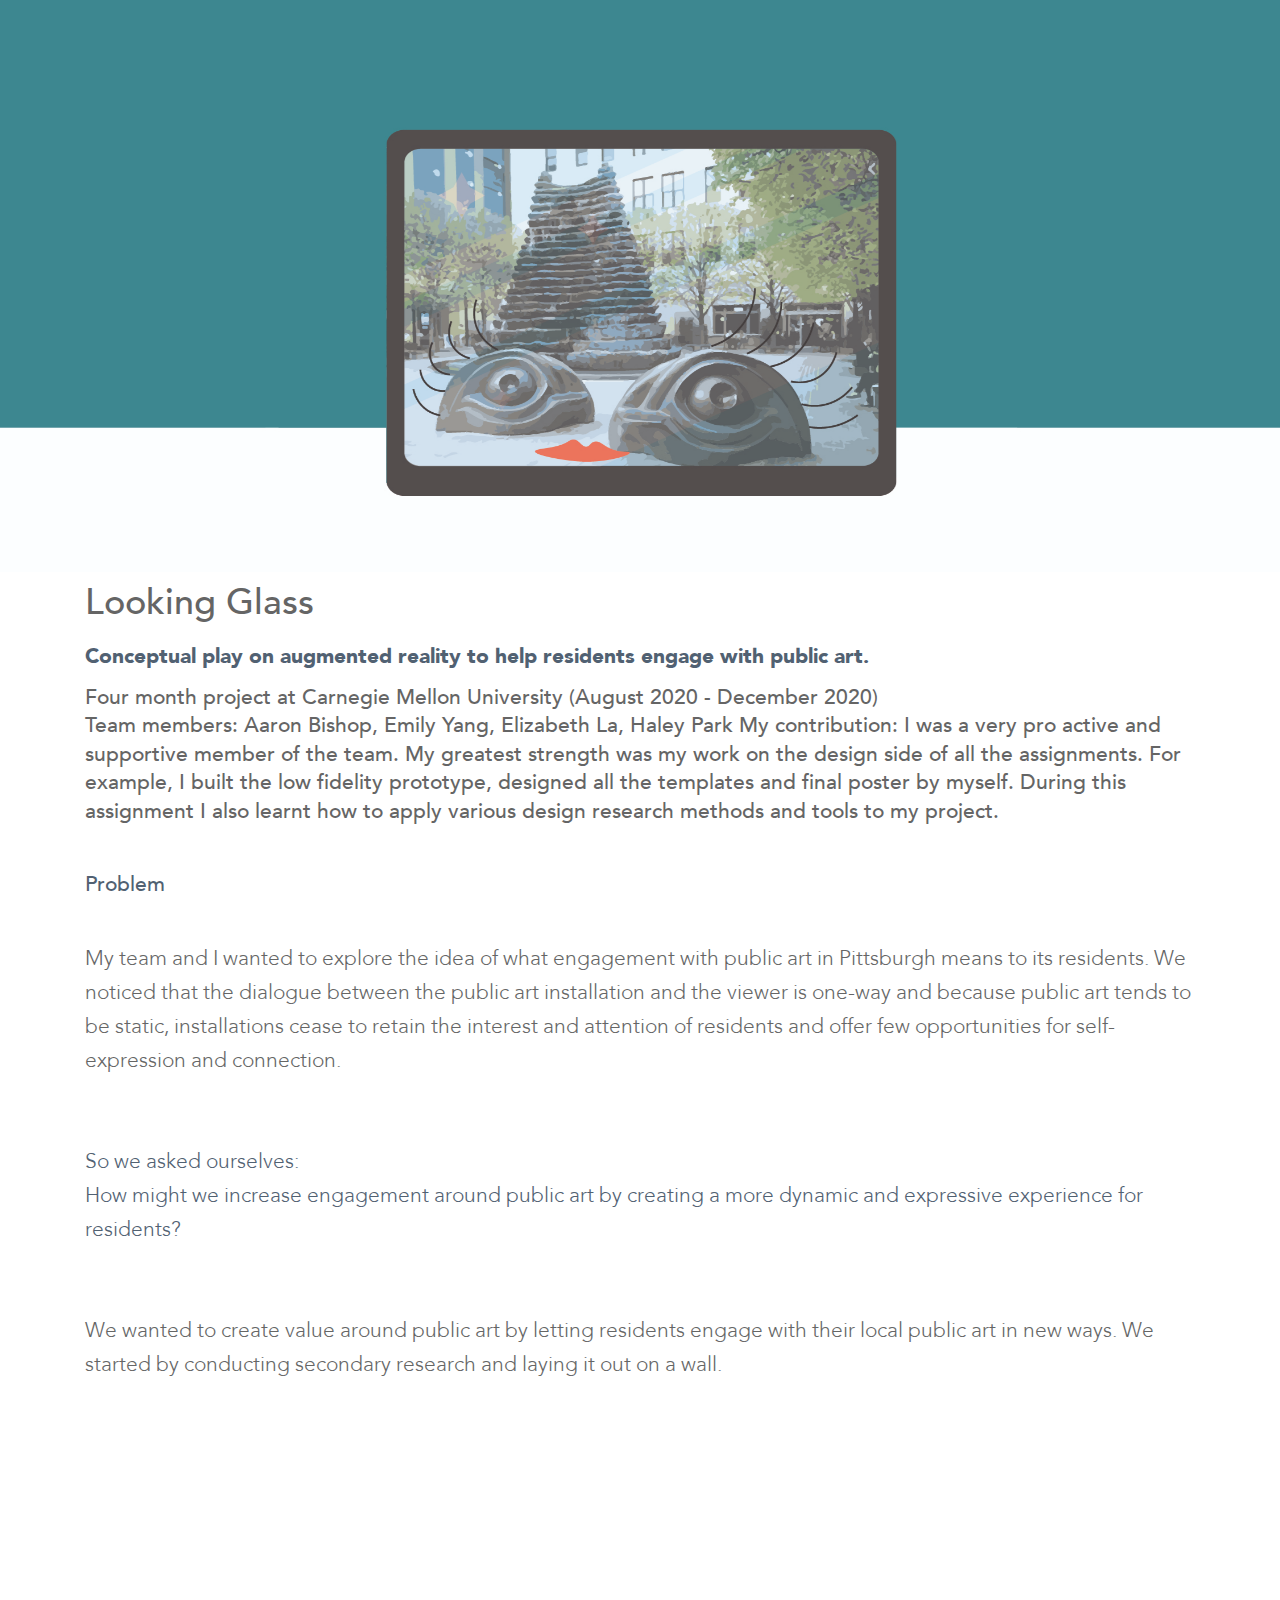
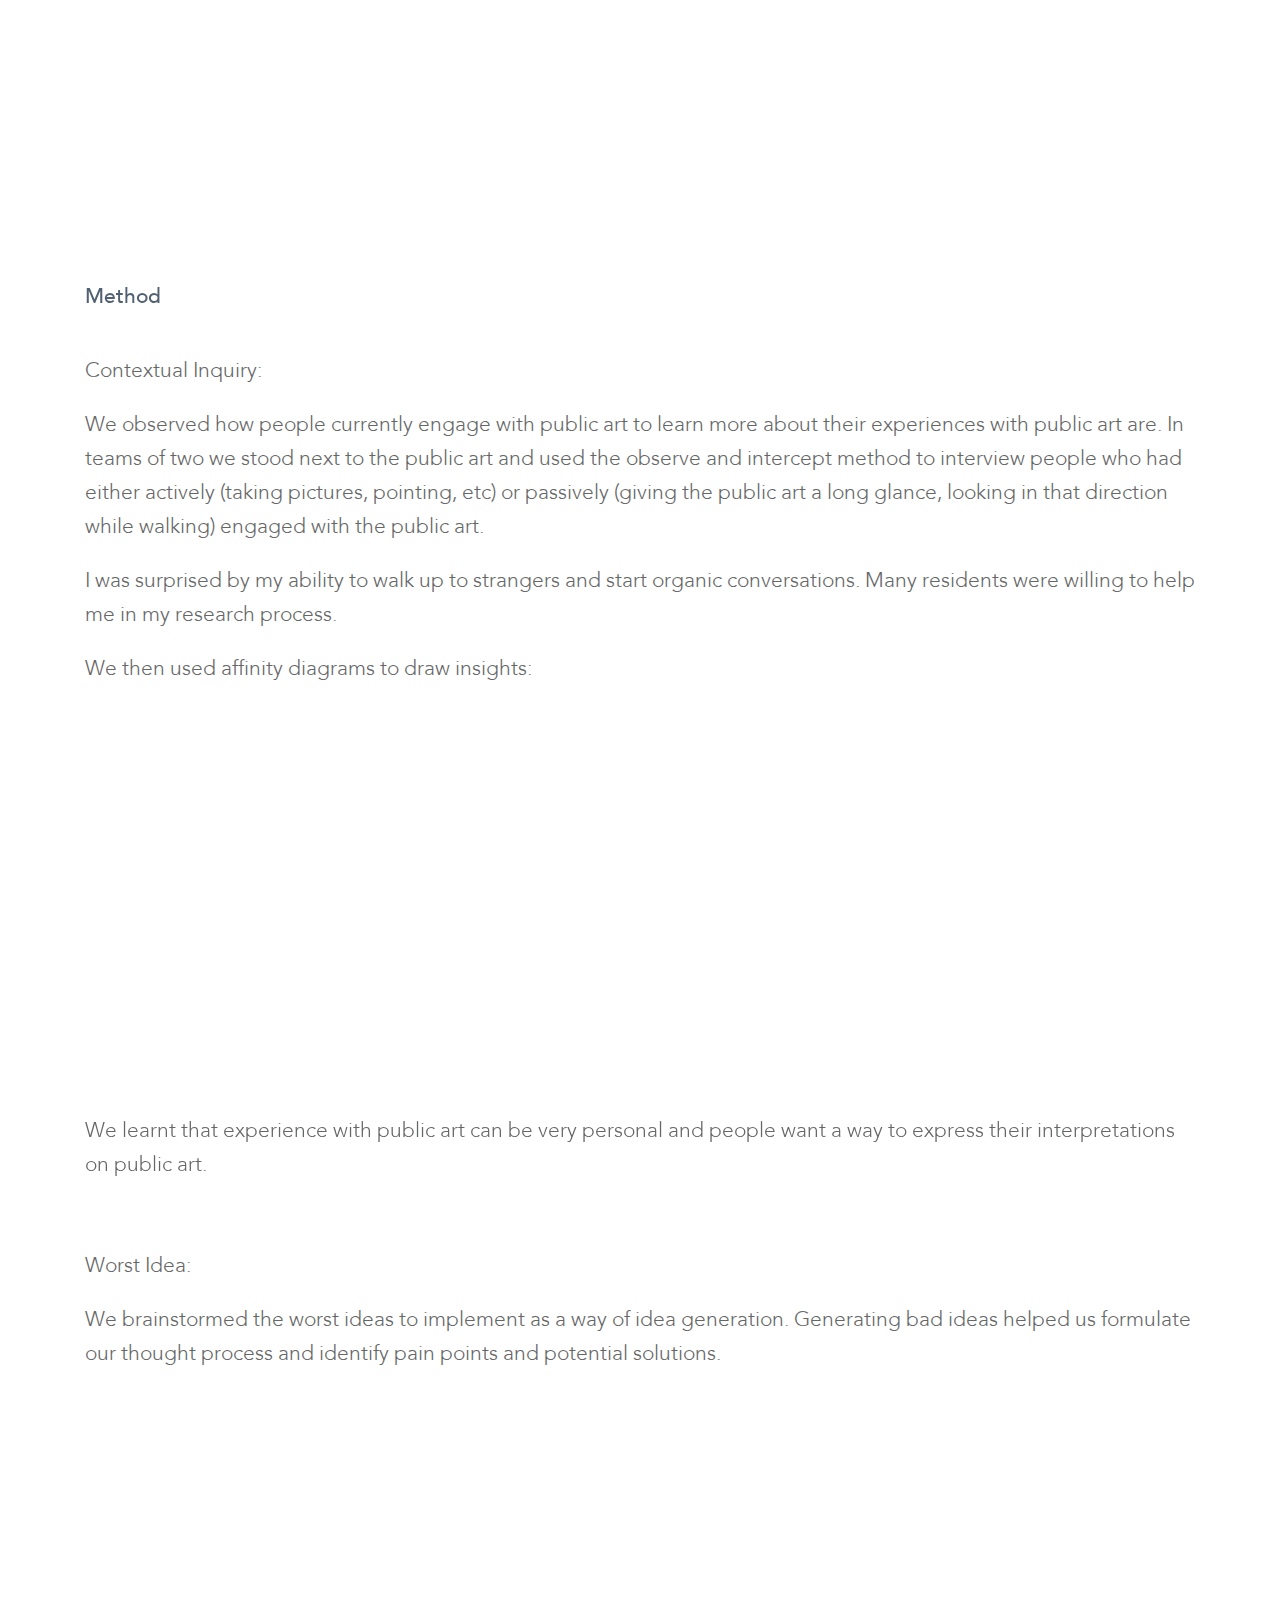
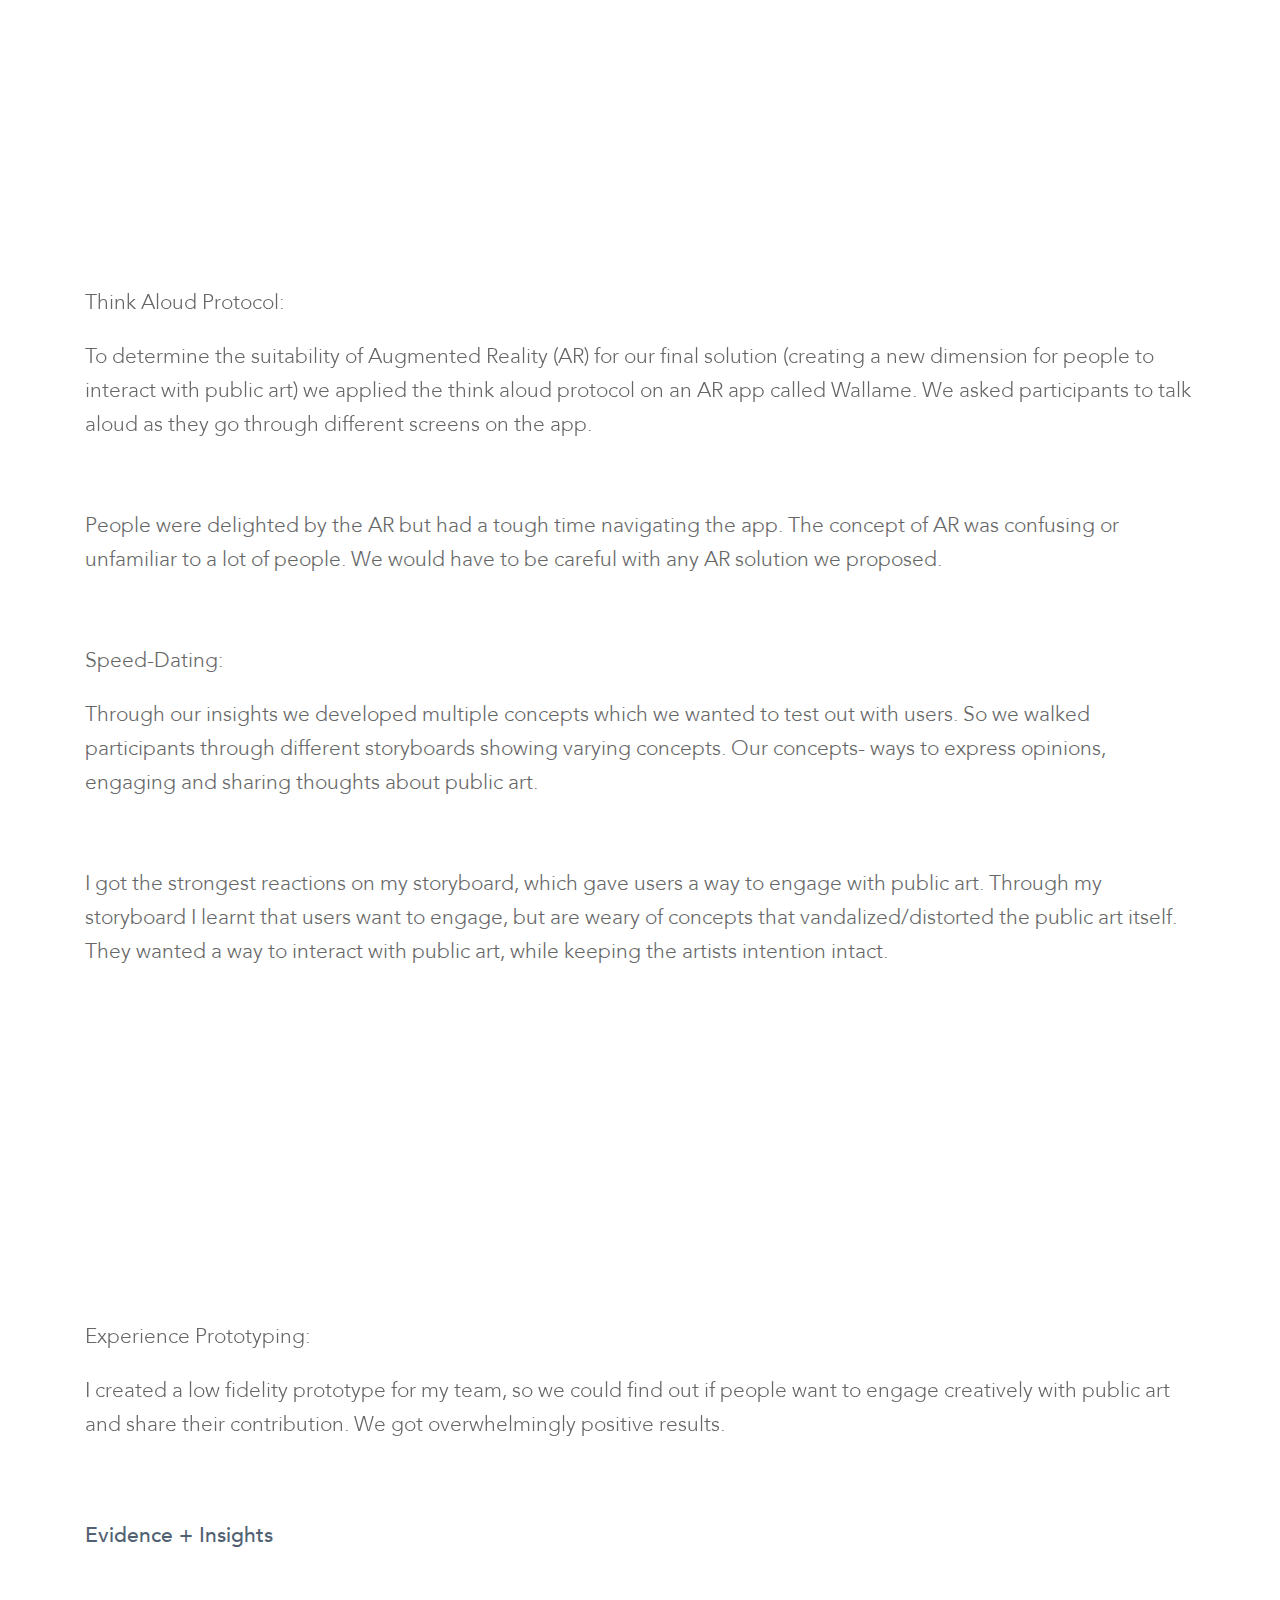
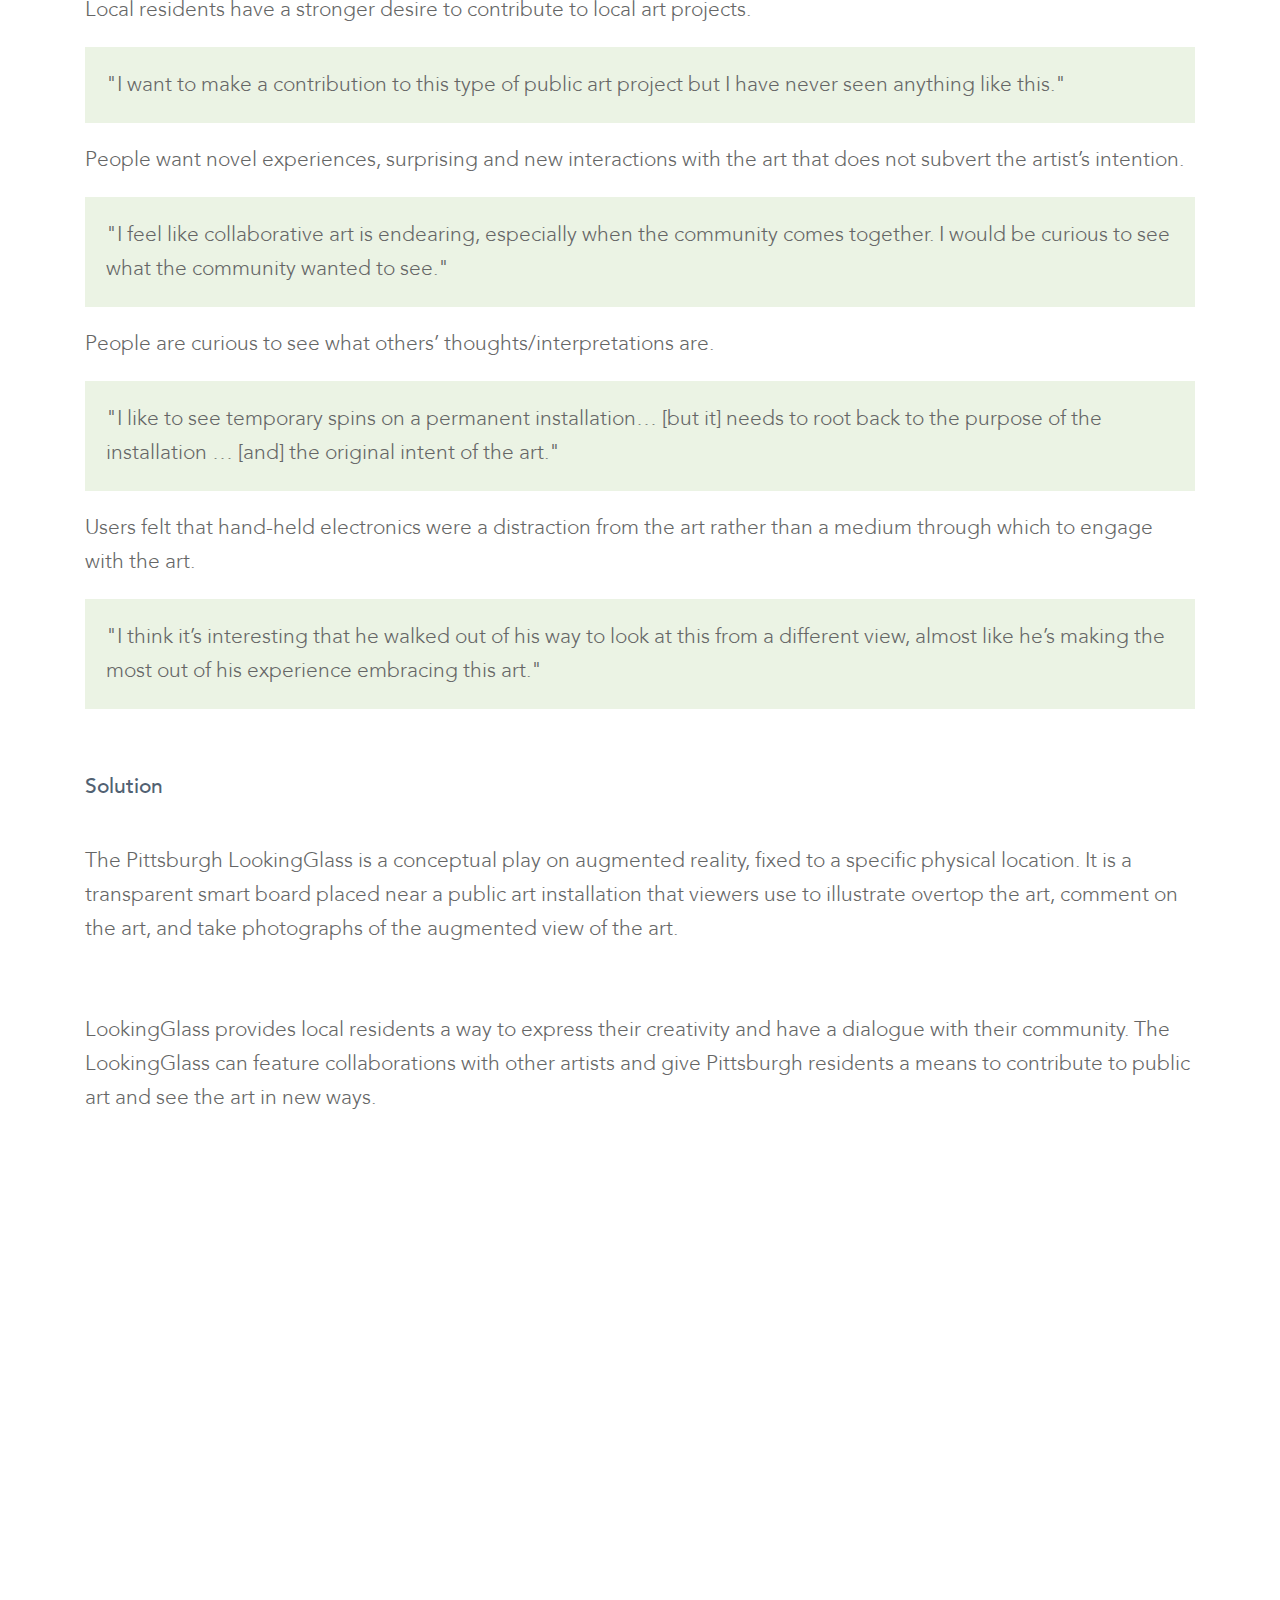
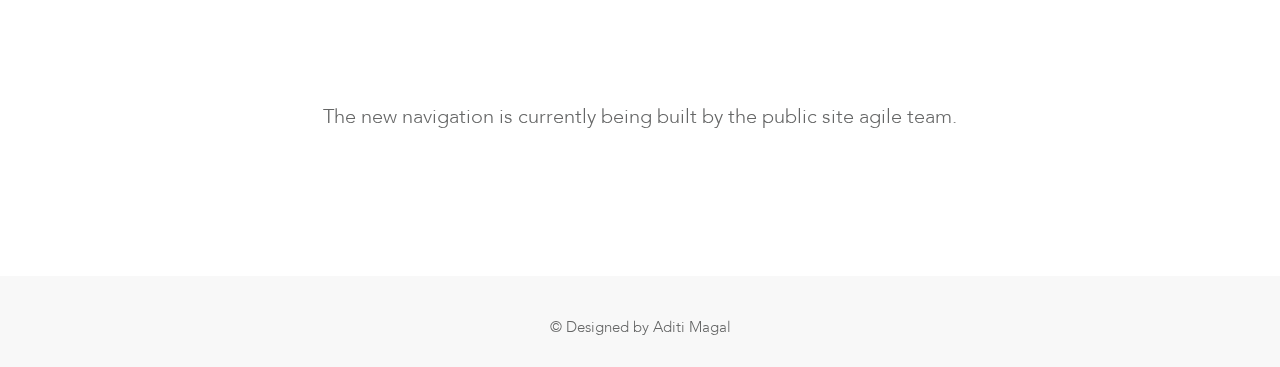
==== LookingGlass.html @ 0ec3dd3f "AddingAllFiles" ====
<!DOCTYPE html>
<html lang="en">

    <head>

        <!-- Meta -->
        <meta charset="utf-8">
        <meta name="viewport" content="width=device-width, initial-scale=1, shrink-to-fit=no">
        <meta name="description" content="">
        <meta name="author" content="">


        <title> Looking Glass</title>

        <!-- Bootstrap CSS -->
        <link href="css/bootstrap.min.css" rel="stylesheet">
        <link rel="stylesheet" href="css/fontawesome.min.css">  

        <link rel="stylesheet" href="https://unpkg.com/aos@next/dist/aos.css" />


        <!-- Main Styles CSS -->
        <link href="css/style.css" rel="stylesheet">
        <link href="css/responsive.css" rel="stylesheet">
    </head>
    <body id="top" class="portfolio-page">
        <div class="wrapper">
            <header class="header">
                <div class="container-fluid">
                    <div class="dasktop-version">
                        <div class="row">
                            <div class="col-lg-4 col-md-6">
                                <div class="navigation">
                                    <ul class="clearfix">
                                        <li><a href="index.html#box1">WORK</a></li>
                                        <li><a href="about-us.html">ADITI MAGAL</a></li>
                                        <li><a href="http://www.aditimagal.com/blog/" target="_blank">BLOG</a></li>
                                    </ul>
                                </div>
                            </div>
                            <div class="col-lg-4 col-md-2">
                                <div class="logo">
                                    <a href="index.html"></a>
                                </div>
                            </div>
                            <div class="col-lg-4 col-md-4">
                                <div class="header-socail text-right">
                                    <ul class="clearfix">
                                         <li><a href="https://www.linkedin.com/in/aditimagal/" target="_blank"></a></li>
                                         <li><a href="mailto:aditi.magal@gmail.com" target="_blank"></a></li>
                                    </ul>
                                </div>
                            </div>
                        </div>
                    </div>
                    <div class="mobile-version">
                        <div class="row">
                            <div class="col-6">
                                <div class="logo">
                                    <a href="index.html"></a>
                                </div>
                            </div>
                            <div class="col-6">
                                <div class="nav-button" >
                                    <a id="menu-icon" href="#" style="background-color: rgba(81, 97, 114, 0.95);" ><img src="img/menu-icon.png" alt="" /></a>
                                </div>
                            </div>
                        </div>
                    </div>
                </div>
            </header>
            <section class="portfolio-banner">
                <div class="image-holder">
                    <img class="img-fluid" src="img/LookingGlass/FirstImage.jpg" alt="" / data-aos="fade-up">
                </div>
                <div class="text-box">
                    <div class="container">
                        <div class="row">
                            <div class="col-md-12">
                                <div class="text-inner">
                                    <h3>Looking Glass</h3>


                                    <span style="color:#516172;">Conceptual play on augmented reality to help residents engage with public art.</span>
                                    <p>Four month project at Carnegie Mellon University (August 2020 - December 2020)</p>
                                	<p>Team members: Aaron Bishop, Emily Yang, Elizabeth La, Haley Park
									My contribution: I was a very pro active and supportive member of the team. My greatest strength was my work on the design side of all the assignments. For example, I built the low fidelity prototype, designed all the templates and final poster by myself. During this assignment I also learnt how to apply various design research methods and tools to my project. </p>
                                   
                                </div>
                            </div>
                        </div>
                    </div>
                </div>
            </section>

             <section class="wirframe-sec">
                <div class="container">
                    <div class="row">
                        <div class="col-md-12">
                            <div class="text-box">
                                
                                <span style="color:#516172;">Problem</span>
                                
                                
                            </div>
                        </div>
                    </div>
                </div>
            </section>

            <section class="wirframe-sec">
                <div class="container">
                    <div class="row">
                        <div class="col-md-12">
                            <div class="text-box">
                            	<p>My team and I wanted to explore the idea of what engagement with public art in Pittsburgh means to its residents. We noticed that the dialogue between the public art installation and the viewer is one-way and because public art tends to be static, installations cease to retain the interest and attention of residents and offer few opportunities for self-expression and connection.</p>
                            </div>
                        </div>
                    </div>
                </div>
            </section>
           
            <section class="wirframe-sec">
                <div class="container">
                    <div class="row">
                        <div class="col-md-12">
                            <div class="text-box">
                                <p><span style="color:#516172;"><b>So we asked ourselves:<br>
								How might we increase engagement around public art by creating a more dynamic and expressive experience for residents?</b></span>
                                </p>                            
                                </div>
                            </div>
                        </div>
                    </div>
                </div>
            </section>

            <section class="wirframe-sec">
                <div class="container">
                    <div class="row">
                        <div class="col-md-12">
                            <div class="text-box">
                            	<p>We wanted to create value around public art by letting residents engage with their local public art in new ways. We started by conducting secondary research and laying it out on a wall.</p>
                            </div>
                        </div>
                    </div>
                </div>
            </section>

            <section class="portfolio-transform-sec">
                <div class="image-holder">
                    <img class="img-fluid" src="img/LookingGlass/WalkTheWall.jpg" alt="Labeling existing pages on Ameriprise screen" / data-aos="fade-up">
                </div>
            </section>

             <section class="wirframe-sec">
                <div class="container">
                    <div class="row">
                        <div class="col-md-12">
                            <div class="text-box">
                                <span style="color:#516172;">Method</span>
                            </div>
                        </div>
                    </div>
                </div>
            </section>

            <section class="wirframe-sec">
                <div class="container">
                    <div class="row">
                        <div class="col-md-12">
                            <div class="text-box">
                            	<p>Contextual Inquiry:</p>
                            	<p>We observed how people currently engage with public art to learn more about their experiences with public art are. In teams of two we stood next to the public art and used the observe and intercept method to interview people who had either actively (taking pictures, pointing, etc) or passively (giving the public art a long glance, looking in that direction while walking) engaged with the public art. </p>
                            	<p>I was surprised by my ability to walk up to strangers and start organic conversations. Many residents were willing to help me in my research process. </p>
                            	<p>We then used affinity diagrams to draw insights:</p>
                            </div>
                        </div>
                    </div>
                </div>
            </section>


            <section class="portfolio-transform-sec">
                <div class="image-holder">
                    <img class="img-fluid" src="img/LookingGlass/AffinityDiagram.jpg" alt="Labeling existing pages on Ameriprise screen" / data-aos="fade-up">
                </div>
            </section>

            <section class="wirframe-sec">
                <div class="container">
                    <div class="row">
                        <div class="col-md-12">
                            <div class="text-box">
                            	<p>We learnt that experience with public art can be very personal and people want a way to express their interpretations on public art.</p>
                            </div>
                        </div>
                    </div>
                </div>
            </section>

            <section class="wirframe-sec">
                <div class="container">
                    <div class="row">
                        <div class="col-md-12">
                            <div class="text-box">
                                <p>Worst Idea:</p>
                                <p>We brainstormed the worst ideas to implement as a way of idea generation. Generating bad ideas helped us formulate our thought process and identify pain points and potential solutions.</p>
                            </div>
                        </div>
                    </div>
                </div>
            </section>


            <section class="portfolio-transform-sec">
                <div class="image-holder">
                    <img class="img-fluid" src="img/LookingGlass/WorstIdea.jpg" alt="Labeling existing pages on Ameriprise screen" / data-aos="fade-up">
                </div>
            </section>

            <section class="wirframe-sec">
                <div class="container">
                    <div class="row">
                        <div class="col-md-12">
                            <div class="text-box">
                            	<p>Think Aloud Protocol: </p>
                            	<p>To determine the suitability of Augmented Reality (AR) for our final solution (creating a new dimension for people to interact with public art) we applied the think aloud protocol on an AR app called Wallame. We asked participants to talk aloud as they go through different screens on the app. </p>
                            </div>
                        </div>
                    </div>
                </div>
            </section>

            <section class="wirframe-sec">
                <div class="container">
                    <div class="row">
                        <div class="col-md-12">
                            <div class="text-box">
                            	<p>People were delighted by the AR but had a tough time navigating the app. The concept of AR was confusing or unfamiliar to a lot of people. We would have to be careful with any AR solution we proposed. </p>
                            </div>
                        </div>
                    </div>
                </div>
            </section>

            <section class="wirframe-sec">
                <div class="container">
                    <div class="row">
                        <div class="col-md-12">
                            <div class="text-box">
                            	<p>Speed-Dating: </p>
                            	<p>Through our insights we developed multiple concepts which we wanted to test out with users. So we walked participants through different storyboards showing varying concepts. Our concepts- ways to express opinions, engaging and sharing thoughts about public art.</p>
                            </div>
                        </div>
                    </div>
                </div>
            </section>

            <section class="wirframe-sec">
                <div class="container">
                    <div class="row">
                        <div class="col-md-12">
                            <div class="text-box">
                            	<p>I got the strongest reactions on my storyboard, which gave users a way to engage with public art. Through my storyboard I learnt that users want to engage, but are weary of concepts that vandalized/distorted the public art itself. They wanted a way to interact with public art, while keeping the artists intention intact.</p>
                            </div>
                        </div>
                    </div>
                </div>
            </section>

            <section class="portfolio-transform-sec">
                <div class="image-holder">
                    <img class="img-fluid" src="img/LookingGlass/Storyboard.jpg" alt="Labeling existing pages on Ameriprise screen" / data-aos="fade-up">
                </div>
            </section>

            <section class="wirframe-sec">
                <div class="container">
                    <div class="row">
                        <div class="col-md-12">
                            <div class="text-box">
                            	<p>Experience Prototyping: </p>
                            	<p>I created a low fidelity prototype for my team, so we could find out if people want to engage creatively with public art and share their contribution. We got overwhelmingly positive results.</p>
                            </div>
                        </div>
                    </div>
                </div>
            </section>


            <section class="portfolio-transform-sec">
                <div class="image-holder">
                    <img class="img-fluid" src="img/LookingGlass/ExperiencePrototype.jpg" alt="Labeling existing pages on Ameriprise screen" / data-aos="fade-up">
                </div>
            </section>

            <section class="wirframe-sec">
                <div class="container">
                    <div class="row">
                        <div class="col-md-12">
                            <div class="text-box">
                                <span style="color:#516172;">Evidence + Insights</span>
                            </div>
                        </div>
                    </div>
                </div>
            </section>

            <section class="wirframe-sec">
                <div class="container">
                    <div class="row">
                        <div class="col-md-12">
                            <div class="text-box">
                            	<p>Local residents have a stronger desire to contribute to local art projects.</p>
                                <p style="border-style:solid; background-color:#ebf3e4; padding: 1em;">"I want to make a contribution to this type of public art project but I have never seen anything like this."</p>
                                <p>People want novel experiences, surprising and new interactions with the art that does not subvert the artist’s intention.</p>
                                <p style="border-style:solid; background-color:#ebf3e4; padding: 1em;">"I feel like collaborative art is endearing, especially when the community comes together. I would be curious to see what the community wanted to see."</p>
                                <p>People are curious to see what others’ thoughts/interpretations are. </p>
                                <p style="border-style:solid; background-color:#ebf3e4; padding: 1em;">"I like to see temporary spins on a permanent installation… [but it] needs to root back to the purpose of the installation … [and] the original intent of the art."</p>
                                <p>Users felt that hand-held electronics were a distraction from the art rather than a medium through which to engage with the art.</p>
                                <p style="border-style:solid; background-color:#ebf3e4; padding: 1em;">"I think it’s interesting that he walked out of his way to look at this from a different view, almost like he’s making the most out of his experience embracing this art."</p>
                            </div>
                        </div>
                    </div>
                </div>
            </section>

            <section class="wirframe-sec">
                <div class="container">
                    <div class="row">
                        <div class="col-md-12">
                            <div class="text-box">
                                <span style="color:#516172;">Solution</span>
                            </div>
                        </div>
                    </div>
                </div>
            </section>

            <section class="wirframe-sec">
                <div class="container">
                    <div class="row">
                        <div class="col-md-12">
                            <div class="text-box">
                            	<p>The Pittsburgh LookingGlass is a conceptual play on augmented reality, fixed to a specific physical location. It is a transparent smart board placed near a public art installation that viewers use to illustrate overtop the art, comment on the art, and take photographs of the augmented view of the art. </p>
                            </div>
                        </div>
                    </div>
                </div>
            </section>

            <section class="wirframe-sec">
                <div class="container">
                    <div class="row">
                        <div class="col-md-12">
                            <div class="text-box">
                            	<p>LookingGlass provides local residents a way to express their creativity and have a dialogue with their community.  The LookingGlass can feature collaborations with other artists and give Pittsburgh residents a means to contribute to public art and see the art in new ways.</p>
                            </div>
                        </div>
                    </div>
                </div>
            </section>

            <section class="portfolio-transform-sec">
                <div class="image-holder">
                    <img class="img-fluid" src="img/LookingGlass/LastImage.jpg" alt="Labeling existing pages on Ameriprise screen" / data-aos="fade-up">
                </div>
            </section>




    
           <section class="more-project-sec">
                <div class="container">
                    <div class="row">
                        <div class="col-md-12">
                            <div class="hedding">
                                <p>The new navigation is currently being built by the public site agile team.</p> 
                            </div>
                           
                            <div class="top-arrow">
                                <a href="#top"><img src="img/top-arrow.svg" alt="" / data-aos="fade-up" style="margin-top:10px"></a>
                            </div>
                        </div>
                    </div>
                </div>
            </section>

            <footer class="footer">
                <div class="container">
                    <div class="row">
                        <div class="col-md-12">
                            <div class="footer-inner">
                                <p>© Designed by Aditi Magal</p>
                            </div>
                        </div>
                    </div>
                </div>
            </footer>
        </div>
        <div class="mobile-navigation" style="background-color: rgba(81, 97, 114, 0.95);">
            <div class="mobile-navigation-list">
                <ul>
                    <li><a href="index.html#box1">WORK</a></li>
                    <li><a href="about-us.html">ADITI MAGAL</a></li>
                    <li><a href="http://www.aditimagal.com/blog/" target="_blank">BLOG</a></li>
                </ul>
            </div>
            <div class="mobile-navigation-socail">
                <ul class="clearfix">
                 <li><a href="https://www.linkedin.com/in/aditimagal/"><img src="img/linkedin-icon.png" alt="" /></a></li>
                 <li><a href="mailto:aditi.magal@gmail.com"><img src="img/portfolio-instagram-icon.png" alt="" /></a></li>
                </ul>
            </div>
        </div>

        <!-- jQuery -->
        <script src="js/jquery-3.2.1.slim.min.js"></script>
        <script src="js/jquery.js"></script>
        <script src="js/popper.min.js"></script>
        <script src="js/bootstrap.min.js"></script>  
        <script src="js/custom.js"></script>
        <script src="https://unpkg.com/aos@next/dist/aos.js"></script>
        <script>
            AOS.init();
        </script>

    </body>

    <!-- Global site tag (gtag.js) - Google Analytics -->
    <script async src="https://www.googletagmanager.com/gtag/js?id=UA-131952383-1"></script>
    <script>
        window.dataLayer = window.dataLayer || [];
        function gtag(){dataLayer.push(arguments);}
        gtag('js', new Date());
        gtag('config', 'UA-131952383-1');
    </script>

</html>
---- css/style.css ----
body {
    font-weight: 300;
    line-height: 1;
    font-size: 14px;
    font-family: 'Avenir-Medium';
}

@font-face {
    font-family: 'Avenir-Light';
    src: url('../fonts/Avenir-Light.eot?#iefix') format('embedded-opentype'), 
        url('../fonts/Avenir-Light.woff') format('woff'), 
        url('../fonts/Avenir-Light.ttf')  format('truetype'), 
        url('../fonts/Avenir-Light.svg#Avenir-Light') format('svg');
    font-weight: normal;
    font-style: normal;
}

@font-face {
    font-family: 'Avenir-Medium';
    src: url('../fonts/Avenir-Medium.eot?#iefix') format('embedded-opentype'), 
        url('../fonts/Avenir-Medium.woff') format('woff'),
        url('../fonts/Avenir-Medium.ttf')  format('truetype'),
        url('../fonts/Avenir-Medium.svg#Avenir-Medium') format('svg');
    font-weight: normal;
    font-style: normal;
}
@font-face {
    font-family: 'Avenir-Black';
    src: url('../fonts/Avenir-Black.eot?#iefix') format('embedded-opentype'), 
        url('../fonts/Avenir-Black.woff') format('woff'), 
        url('../fonts/Avenir-Black.ttf')  format('truetype'), 
        url('../fonts/Avenir-Black.svg#Avenir-Black') format('svg');
    font-weight: normal;
    font-style: normal;
}
@font-face {
    font-family: 'Avenir-Heavy';
    src: url('../fonts/Avenir-Heavy.eot?#iefix') format('embedded-opentype'), 
        url('../fonts/Avenir-Heavy.woff') format('woff'),
        url('../fonts/Avenir-Heavy.ttf')  format('truetype'),
        url('../fonts/Avenir-Heavy.svg#Avenir-Heavy') format('svg');
    font-weight: normal;
    font-style: normal;
}
@font-face {
    font-family: 'Avenir-Book';
    src: url('../fonts/Avenir-Book.eot?#iefix') format('embedded-opentype'),
        url('../fonts/Avenir-Book.woff') format('woff'), 
        url('../fonts/Avenir-Book.ttf')  format('truetype'), 
        url('../fonts/Avenir-Book.svg#Avenir-Book') format('svg');
    font-weight: normal;
    font-style: normal;
}


b, body, canvas, form, h1, h2, h3, h4, h5, h6, header, html, i, img, label, li, nav, p, section, span, strong, table, tbody, td, th, thead, tr, ul {
    margin: 0;
    padding: 0;
    border: 0;
    outline: 0;
    font-size: 100%;
    vertical-align: baseline;
    background: 0 0
}

article, aside, details, figcaption, figure, footer, header, hgroup, menu, nav, section {
    display: block;
}
h1, h2, h3, h4, h5,h5{
    font-family: 'Avenir-Medium';
}


ul li{
    list-style: none;
    margin: 0;
}
blockquote, q {
    quotes: none
}

blockquote:after, blockquote:before, q:after, q:before {
    content: '';
    content: none
}

a, button {
    margin: 0;
    padding: 0;
    font-size: 100%;
    vertical-align: baseline;
    text-decoration: none;
    background: 0 0;
    outline: 0 !important;
    text-decoration: none;
    transition: 0.5s all;
    -webkit-transition: 0.5s all;
    -moz-transition: 0.5s all;
    -ms-transition: 0.5s all;
    -o-transition: 0.5s all;
}
a:focus, a:hover, a:active {
    outline: 0;
    box-shadow: 0;
    text-decoration: none;
}
del {
    text-decoration: line-through
}

abbr[title], dfn[title] {
    border-bottom: 1px dotted;
    cursor: help
}

table {
    border-collapse: collapse;
    border-spacing: 0
}
.form-control:focus{
    box-shadow: none;
}

input, select {
    vertical-align: middle
}
figure{
    margin: 0;
}
.child-pernt {
    display: table;
    height: 100%;
    width: 100%; 
}
.child {
    display: table-cell;
    vertical-align: middle; 
}
.index-page .index-main{
    background: url(../img/homepage-bg.png) no-repeat;
    background-position: top center;
    background-size: cover;
}


/*======= Custom Styling =======*/
.header{
    padding: 43px 76px 27px 48px;
    border-bottom: 1px solid #dee0df;
}
.navigation ul li{
    float: left;
    margin-right: 57px;
}
.navigation ul li:last-child{
    margin-right: 0;
}
.navigation ul li a{
    font-size: 25px;
    color: #656565;
    padding: 13px 20px 12px;
    display: inline-block;
}
.navigation ul li.select a{
    background-color: #F68375;
    color: #fff;
}
.navigation ul li a:hover{
    background-color: #F68375;
    color: #fff;
}
.navigation ul li.active a{
   background-color: #F68375;
    color: #fff;
}
.header .logo {
    text-align: center;
    padding-left: 30px;
}
.header .logo a {
    background: rgba(0, 0, 0, 0) url("../img/logo.png") no-repeat scroll center center;
    display: block;
    height: 50px;
    margin: 0 auto;
    transition: all 0.5s ease-in-out 0s;
    width: 85px;
}
.header .logo a:hover {
    background: rgba(0, 0, 0, 0) url("../img/logo-hover.png") no-repeat scroll center center;
    transition: all 0.5s ease-in-out;
}
.header-socail{
    margin-top: 4px;
}
.header-socail ul{
    display: inline-block;
}
.header-socail ul li{
    float: left;
    margin-right: 65px;
    position: relative;
}
.header-socail ul li:first-child a{
    background: url(../img/linkedin-icon.png) no-repeat;
    height: 25px;
    width: 25px;
    background-size: cover;
    display: inline-block;
    transition: all 0.5s ease-in-out;
}
.header-socail ul li:first-child a:hover{
    background: url(../img/linkedin-icon-hover.png) no-repeat;
    height: 25px;
    width: 25px;
    background-size: cover;
     display: inline-block;
     transition: all 0.5s ease-in-out;
}
.header-socail ul li:nth-child(2) a{
    background: url(../img/instagram-icon.png) no-repeat;
    height: 25px;
    width: 25px;
    background-size:cover;
    display: inline-block;
    margin: 2px 0 0 0;
    transition: all 0.5s ease-in-out;
}
.header-socail ul li:nth-child(2) a:hover{
    background: url(../img/instagram-icon-hover.png) no-repeat;
    height: 25px;
    width: 25px;
    background-size: cover;
    display: inline-block;
    margin: 2px 0 0 0;
    transition: all 0.5s ease-in-out;
}
.header-socail ul li:nth-child(3) a{
    background: url(../img/linkedin-icon-hover.png) no-repeat;
    background-size:cover;
    height: 25px;
    width: 25px;
    display: inline-block;
    margin: 5px 0 0 0;
    transition: all 0.5s ease-in-out;
}
.header-socail ul li:nth-child(3) a:hover{
    background: url(../img/linkedin-icon-hover.png) no-repeat;
    height: 20px;
    width: 32px;
    background-size: cover;
    display: inline-block;
    margin: 5px 0 0 0;
    transition: all 0.5s ease-in-out;
}

.portfolio-page .header-socail ul li:first-child a{
    background: url(../img/portfolio-linkedin-icon.png) no-repeat;
    height: 25px;
    width: 25px;
    background-size:cover;
    display: inline-block;
    transition: all 0.5s ease-in-out;
}
.portfolio-page .header-socail ul li:first-child a:hover{
    background: url(../img/linkedin-icon-hover.png) no-repeat;
    height: 25px;
    width: 25px;
    background-size:cover;
     display: inline-block;
     transition: all 0.5s ease-in-out;
}
.portfolio-page .header-socail ul li:nth-child(2) a{
    background: url(../img/portfolio-instagram-icon.png) no-repeat;
    height: 25px;
    width: 25px;
    background-size:cover;
    display: inline-block;
    margin: 2px 0 0 0;
    transition: all 0.5s ease-in-out;
}
.portfolio-page .header-socail ul li:nth-child(2) a:hover{
    background: url(../img/instagram-icon-hover.png) no-repeat;
    height: 25px;
    width: 25px;
    background-size:cover;
    display: inline-block;
    margin: 2px 0 0 0;
    transition: all 0.5s ease-in-out;
}
.portfolio-page .header-socail ul li:nth-child(3) a{
    background: url(../img/portfolio-be-icon.png) no-repeat;
    height: 20px;
    width: 32px;
    background-size:cover;
    display: inline-block;
    margin: 5px 0 0 0;
    transition: all 0.5s ease-in-out;
}
.portfolio-page .header-socail ul li:nth-child(3) a:hover{
    background: url(../img/linkedin-icon-hover.png) no-repeat;
    height: 25px;
    width: 25px;
    background-size:cover;
    display: inline-block;
    margin: 5px 0 0 0;
    transition: all 0.5s ease-in-out;
}
.header-socail ul li:last-child{
    margin-right: 0;
}
/*======= Banner Screen Styling =======*/

.portfolio-arrow {
    text-align: center;
    margin-top: 0;
    min-height: 125px;
    position: relative;
    display: flex;
    align-items: flex-end;
    justify-content: center;
}
.portfolio-arrow h3 {
    width: 225px;
    height: 50px;
    color: #fff;
    font-size: 25px;
    line-height: 50px;
    font-family: 'Avenir-Black';
    text-transform: uppercase;
    text-align: center;
    position: absolute;
    background-color: #f68375;
    margin: 0 auto 0;
    top: 25px;
}
.portfolio-arrow h3.select{
    display: none;
}
.portfolio-arrow a{
    bottom: 0;
    display: block;
    width: 50px; 
}
.portfolio-arrow a img{
    max-width: 50px;
}
@-moz-keyframes bounce {
    0%, 20%, 50%, 80%, 100% {
        -moz-transform: translateY(0);
        transform: translateY(0);
    }
    40% {
        -moz-transform: translateY(-230px);
        transform: translateY(-20px);
    }
    60% {
        -moz-transform: translateY(-10px);
        transform: translateY(-10px);
    }
}
@-webkit-keyframes bounce {
    0%, 20%, 50%, 80%, 100% {
        -webkit-transform: translateY(0);
        transform: translateY(0);
    }
    40% {
        -webkit-transform: translateY(-20px);
        transform: translateY(-20px);
    }
    60% {
        -webkit-transform: translateY(-10px);
        transform: translateY(-10px);
    }
}
@keyframes bounce {
    0%, 20%, 50%, 80%, 100% {
        -moz-transform: translateY(0);
        -ms-transform: translateY(0);
        -webkit-transform: translateY(0);
        transform: translateY(0);
    }
    40% {
        -moz-transform: translateY(-20px);
        -ms-transform: translateY(-20px);
        -webkit-transform: translateY(-20px);
        transform: translateY(-20px);
    }
    60% {
        -moz-transform: translateY(-10px);
        -ms-transform: translateY(-10px);
        -webkit-transform: translateY(-10px);
        transform: translateY(-10px);
    }
}


/*======= Portfolio Styling =======*/
.portfolio-sec {
    padding-bottom: 40px;
}
.portfolio-inner{
    margin-bottom: 30px;
    position: relative;
    overflow: hidden;
    transition: all 0.5s ease-in-out;
}
.portfolio-inner:hover .text-box{
    top: 0;
    transition: all 0.5s ease-in-out;
}
.portfolio-inner .text-box {
    background-color: #676766;
    opacity: 100%;
    height: 100%;
    left: 0;
    padding: 60px 15px 20px;
    position: absolute;
    text-align: center;
    transition: all 0.5s ease-in-out;
    top: -100%;
    width: 100%;
}
.portfolio-inner .text-box h3{
    color: #fff;
    font-size: 36px;
    margin-bottom: 8px;
}
.portfolio-inner .text-box p{
    color: #fff;
    font-size: 18px;
    line-height: 28px;
}
.portfolio-inner .text-box span {
    bottom: 16px;
    color: #ffffff;
    display: block;
    font-size: 25px;
    left: 0;
    position: absolute;
    width: 100%;
}
.portfolio-inner .text-box.bg-color2{
    background-color: rgba(255, 181, 0, 0.95);
}

/*======= footer Styling =======*/
.footer{
    background-color: #F8F8F8;
    text-align: center;
    padding: 62px 0;
}
.footer-inner p{
    color: #656666;
    font-size: 15px;
    font-family: 'Avenir-Light';
}
.footer-inner a{
    width: 387px;
    height: 67px;
    border-radius: 30px;
    background-color: #f68375;
    font-size: 25px;
    line-height: 67px;
    color: #fff;
    text-align: center;
    border-radius: 50px;
    margin: 30px 0 38px;
    display: inline-block;
    font-family: 'Avenir-Black';
}
/*======= About us Styling =======*/
.about-banner-sec{
    padding:97px 0 37px;
    background: url(../img/about-us-bg.png) no-repeat;
    background-position: center center;
    background-size: contain;
}
.about-banner-inner{
    text-align: center
}
.about-banner-inner h3{
    font-size: 50px;
    line-height: 1.36;
    color: #656666;
    margin-bottom: 22px;
}
.about-banner-inner p{
    font-size: 30px;
    line-height: 1.37;
    color: #656666;
    text-align: left;
    font-family: 'Avenir-Light';
    margin-top: 30px;
}
.about-banner-inner .down-arrow{
    margin-top: 170px;
}
.about-banner-inner .down-arrow img{
    max-width: 50px;
}
/*======= About us Sec Styling =======*/
.aboutus-sec{
    background-color: #f8f8f8;
    padding: 53px 0 116px;
}
.aboutus-sec .text-box h3{
    font-size: 50px;
    line-height: 1.36;
    color: #656565;
    margin-bottom: 33px;
    font-weight: 500; 
}
.aboutus-sec .text-box .text-inner {
    margin-bottom: 103px;
}
.aboutus-sec .text-box .text-inner h4{
    font-size: 30px;
    font-family: 'Avenir-Black';
    line-height: 1.37;
    color: #f68375;
    text-transform: uppercase;
    margin-bottom: 5px;
}
.aboutus-sec .text-box .text-inner span{
    font-size: 25px;
    display: block;
    line-height: 1.36;
    color: #aeaeae;
}
.aboutus-sec .text-box .text-inner p{
    font-size: 30px;
    line-height: 41px;
    font-family: 'Avenir-Light';
    color: #656666;
    margin-top: 39px;
}
.aboutus-sec .text-box strong {
    color: #656565;
    display: block;
    font-family: "Avenir-Black";
    font-size: 30px;
    line-height: 1.37;
    padding-top: 8px;
}

/*======= Portfolio Page Styling =======*/
.portfolio-page .header {
    border-bottom: 1px solid #dee0df;
    left: 0;
    position: absolute;
    top: 0;
    width: 100%;
}
.portfolio-page .navigation ul li a{
    color: #fff;
}
.portfolio-page .header .logo a {
    background: rgba(0, 0, 0, 0) url("../img/portfolio-logo.png") no-repeat scroll center center;
    display: block;
    height: 50px;
    margin: 0 auto;
    transition: all 0.5s ease-in-out 0s;
    width: 85px;
}
.portfolio-page .header .logo a:hover{
    background: url(../img/logo-hover.png) no-repeat;
}
.portfolio-page .header-socail ul li img{
    filter: brightness(300%);
    transition: all 0.5s ease-in-out 0s;
}
.portfolio-page .header-socail ul li a:hover img{
    transition: all 0.5s ease-in-out 0s;
}
.portfolio-banner .image-holder img{
    width: 100%;
}
.portfolio-banner .text-inner h3{
    font-size: 50px;
    line-height: 1.36;
    color: #656565;
    margin-bottom: 24px;
}
.portfolio-banner .text-inner span {
    color: #005DA0;
    display: block;
    font-family: "Avenir-Black";
    font-size: 21px;
    line-height: 1.37;
    margin-bottom: 12px;
}
.portfolio-banner .text-inner p{
    font-size: 21px;
    line-height: 1.36;
    color: #656565;
}
.portfolio-banner .text-inner a{
    display: block;
    margin-top: 26px;
    text-align: center;
}
.portfolio-banner .text-inner a img{
    max-width: 50px;
    display: inline-block;
}
.Why-coFigure-box .text-box h3{
    font-size: 50px;
    line-height: 1.36;
    color: #656565;
}
.Why-coFigure-box .text-box p{
    font-size: 30px;
    line-height: 1.37;
    color: #656666;
    font-family: 'Avenir-Light';
    margin-top: 20px;
}
.Why-coFigure-box .text-box .image-holder {
    margin-bottom: 63px;
    margin-top: 20px;
}
.portfolio-slid{
    margin: 40px 0;
}
.wirframe-sec {
    padding-top: 47px;
}
.wirframe-sec .text-box p{
    font-size: 30px;
    color: #656666;
    font-family: 'Avenir-Light';
    line-height: 41px;
    margin-bottom: 33px;
}
.wirframe-sec .text-box span{
    color: #2BB5FF;
    font-size: 30px;
    
    margin-bottom: 95px;
}
.wirframe-sec .text-box .image-holder{
    text-align: center;
}
/*======= Portfolio Developer Styling =======*/
.portfolio-developer-sec{
    padding: 65px 0 85px;
}
.portfolio-developer-sec .text-box{
    margin-top: 75px;
}
.portfolio-developer-sec .text-box p{
    font-size: 30px;
    line-height: 1.37;
    color: #656666;
    font-family: 'Avenir-Light';
}
.mr-0{
    margin-top: 43px;
}
/*======= Portfolio Wireframe Sec Styling =======*/
.portfolio-wireframe-sec{
    padding: 137px 0 100px;
}
.portfolio-wireframe-sec .image-holder{
    text-align: center;
}
.portfolio-wireframe-sec .text-box{
    padding-top: 40px;
    padding-left: 40px;
}
.portfolio-wireframe-sec .text-box h3{
    font-size: 50px;
    line-height: 1.36;
    color: #656565;
    margin-bottom: 10px;
}
.portfolio-wireframe-sec .text-box p{
    font-size: 30px;
    font-family: 'Avenir-Light';
    line-height: 1.37;
    color: #aeaeae;
}
.portfolio-blank-sec{
    height: 402px;
    background-color: #f8f8f8;
}
.portfolio-wireframe-second .image-holder{
    height: 624.1px;
    background-color: #f8f8f8;
}
.portfolio-wireframe-second  .text-box{
    padding-top: 70px;
}
/*======= MOre Project Sec Styling =======*/
.more-project-sec {
    padding: 65px 0 55px;
}
.more-project-sec .hedding{
    text-align: center;
}
.more-project-sec .hedding p{
    font-size: 20px;
    font-family: 'Avenir-Light';
    color: #656666;
    margin-bottom: 22px;
    line-height: 1.4;
}
.more-project-sec .hedding a{
    width: 387px;
    height: 67px;
    line-height: 67px;
    border-radius: 30px;
    background-color: #4BA0DE;
    text-align: center;
    display: inline-block;
    font-family: 'Avenir-Black';
    color: #fff;
    text-transform: uppercase;
    font-size: 25px;
}



.more-project-sec .hedding2{
    text-align: center;
}
.more-project-sec .hedding2 p{
    font-size: 20px;
    font-family: 'Avenir-Light';
    color: #656666;
    margin-bottom: 22px;
    line-height: 1.4;
}

.more-project-sec .hedding2 a{
    width: 387px;
    height: 67px;
    line-height: 67px;
    border-radius: 30px;
    background-color: #C4212E;
    text-align: center;
    display: inline-block;
    font-family: 'Avenir-Black';
    color: #fff;
    text-transform: uppercase;
    font-size: 25px;
}


.more-project-inner {
    margin-top: 130px;
}
.more-project-inner h3{
    color: #f68375;
    font-size: 25px;
    padding-left: 0px;
    margin-bottom: 40px;
}
.carousel-control-prev-icon,
.carousel-control-next-icon{
    background-image: none;
}
.carousel-control-next, .carousel-control-prev {
    opacity: 1;
    width: 2%;
}
.carousel-control-prev {
    left: -90px;
}
.carousel-control-next {
    right: -90px;
}
.top-arrow{
    text-align: center;
    margin-top: 150px;
}
.top-arrow a img{
    max-width: 50px;
}
/*======= Mobile Header Styling =======*/
.mobile-version{
    display: none;
}
.nav-button {
    text-align: right;
}

.nav-button2 {
    text-align: right;
}

.nav-button a {
    background-color: #f68375;
    border-radius: 2px;
    display: block;
    height: 32px;
    line-height: 35px;
	right:0px;
    
    position: fixed;
    text-align: center;
    width: 36px;
    z-index: 100;
    margin-right: 12px;
}

//Updated color to be red for all main pages
.nav-button2 a {
    background-color: #FFD05D;
    border-radius: 2px;
    display: inline-block;
    height: 32px;
    line-height: 35px;
    position: fixed;
	right:0;
    text-align: center;
    width: 36px;
    z-index: 100;
}

.index-page .nav-button a{
    background-color: #f68375;
}

.index-page .mobile-navigation{
    background-color: #f68375;
}

.mobile-navigation{
    background-color: #f68375;
    position: fixed;
    top: 0;
    right: -100%;
    padding: 75px 0 0;
    height: 100%;
    width: 240px;
    text-align: center;
    transition: all 0.5s ease-in-out;
    z-index: 10;
}


.mobile-navigation2{
    background-color: #FFD05D;
    position: fixed;
    top: 0;
    right: -100%;
    padding: 75px 0 0;
    height: 100%;
    width: 240px;
    text-align: center;
    transition: all 0.5s ease-in-out;
    z-index: 10;
}


.mobile-navigation.active{
    right: 0;
    transition: all 0.5s ease-in-out;
}
.mobile-navigation-list ul li{
    margin-bottom: 20px;
}
.mobile-navigation-list ul li:last-child{
    margin-bottom: 0;
}
.mobile-navigation-list ul li a{
    color: #fff;
    font-family: 'Avenir-Black';
    font-size: 20px;
    display: block;
}
.mobile-navigation-socail{
    text-align: center;
    margin-top: 30px;
}
.mobile-navigation-socail ul{
    display: inline-block;
}
.mobile-navigation-socail ul li{
    float: left;
    margin: 0 18px;
    text-align: center;
}
.mobile-navigation-socail ul li a img{
    max-width: 23px;
    filter: brightness(250%);
}
.mobile-navigation-socail ul li:nth-child(2) a img {
    max-width: 21px;
}
.mobile-navigation-socail ul li:nth-child(3) a img {
    max-width: 30px;
}
---- css/responsive.css ----
@media screen and (-webkit-min-device-pixel-ratio:0) {}
@media (min-width: 1366px) {
    .index-page .container{
        max-width: 995px; 
    }
    .container{
        max-width: 1020px; 
    }
}
@media (min-width: 1600px) {
    .index-page .container{
        max-width: 1360px; 
    }
    .container{
        max-width: 1420px; 
    }
    .chat-recive-box .image-holder img.girl-img{
        max-width: 20px;
    }
}
@media (max-width: 1890px) {
    .navigation ul li {
        margin-right: 25px;
    }
    .navigation ul li a{
        padding: 13px 15px 12px;
    }
    .chat-recive-box .image-holder img.girl-img{
        max-width: 50px;
    }
}

@media (max-width: 1920px) {
   
 .navigation ul li {
        margin-right: 10px;
    }
    .navigation ul li a {
        font-size: 16px;
        padding: 7px 8px;
    }
      .chat-recive-box .image-holder img.girl-img{
        max-width: 40px;
    }




 .banner-screen {
        background-size: cover;
        height: 501px;
        width: 800px;
    }
    .banner-chat {
        max-width: 640px;
    }
    .banner-chat .title h2{
        font-size: 15px;
        color:#989898;
    }
    .banner-chat .title {
        padding: 4px 0;
    }

    .hello-img {
        max-width: 80px;
    }
    .like-img {
        max-width: 70px;
    }
    .banner-chat-inner {
        padding: 0px 20px;
        padding-top:10px;
    }
    .banner-chat .title {
        padding: 10px 0;
    }
    .chat-recive-box {
        margin-bottom: 0;
        margin-bottom:5px;
    }

    .chat-recive-box .image-holder img.girl-img{
        max-width: 40px;
        margin-bottom:5px;
    }

.header .logo {
        padding-left: 27px;
        transition: all 0.5s ease-in-out;
    }
    .header .logo a {
        background: rgba(0, 0, 0, 0) url("../img/logo.png") no-repeat scroll center center / cover ;
        height: 35px;
        width: 60px;
        transition: all 0.5s ease-in-out;
    }
    .header .logo a:hover {
        background: rgba(0, 0, 0, 0) url("../img/logo-hover.png") no-repeat scroll center center / cover ;
        height: 35px;
        transition: all 0.5s ease-in-out;
        width: 60px;
    }
    .portfolio-page .header .logo a {
        background: rgba(0, 0, 0, 0) url("../img/portfolio-logo.png") no-repeat scroll center center / cover ;
        height: 35px;
        width: 60px;
        transition: all 0.5s ease-in-out;
    }
    .portfolio-page .header .logo a:hover {
        background: rgba(0, 0, 0, 0) url("../img/logo-hover.png") no-repeat scroll center center / cover ;
        height: 35px;
        transition: all 0.5s ease-in-out;
        width: 60px;
    }

     .header-socail ul li {
        margin-right: 46px;
    }
    .header {
        padding: 20px 30px 10px 10px;
    }
    .navigation {
        margin-top: 3px;
    }
    .portfolio-inner .text-box h3{
        font-size: 25px;
    }
    .portfolio-inner .text-box p {
        font-size: 15px;
        line-height: 21px;
    }
    .portfolio-inner .text-box span{
        font-size: 15px;
    }
    .portfolio-inner .text-box {
        padding: 43px 15px 20px;
    }
    .footer-inner a {
        font-size: 20px;
        height: 47px;
        line-height: 47px;
        width: 300px;
        margin: 12px 0 28px;
    }
    .footer {
        padding: 44px 0 32px;
    }
    .contact-us-inner h3 {
        font-size: 36px;
        margin-bottom: 15px;
    }
    .contact-us-inner .form-group .form-control{
        font-size: 21px;
        height: 61px;
    }
    .contact-us-inner .form-group {
        margin-bottom: 15px;
    }
    .contact-us-inner .form-group textarea.form-control {
        height: 208px;
    }
    .contact-us-inner span {
        font-size: 21px;
        margin-top: 27px;
    }
    .contact-us-sec {
        padding: 77px 0 60px;
    }
    .contact-us-inner {
        max-width: 630px;
    }
    .about-banner-inner h3{
        font-size: 35px;
        margin-bottom: 13px;
    }
    .about-banner-inner .image-holder img{
        max-width: 260px;
    }
    .about-banner-inner p {
        font-size: 21px;
        line-height: 34px;
        margin-top: 21px;
    }
    .about-banner-inner .down-arrow {
        margin-top: 95px;
    }

    .about-banner-sec {
        padding: 77px 0 22px;
    }
    .aboutus-sec .text-box h3{
        font-size: 36px;
        margin-bottom: 18px;
    }
    .aboutus-sec .text-box .text-inner h4{
        font-size: 21px;
        margin-bottom: 1px;
    }
    .aboutus-sec .text-box .text-inner span {
        font-size: 20px;
        line-height: 18px;
    }
    .aboutus-sec .text-box .text-inner p {
        font-size: 21px;
        line-height: 34px;
        margin-top: 30px;
    }
    .aboutus-sec .text-box .text-inner {
        margin-bottom: 37px;
    }
    .aboutus-sec .text-box strong{
        font-size: 21px;
    }
    .aboutus-sec {
        padding: 40px 0 84px;
    }
    .portfolio-banner .text-inner h3 {
        font-size: 36px;
        line-height: 55px;
        margin-bottom: 13px;
    }
    .portfolio-banner .text-inner a {
        margin-top: 20px;
    }
    .Why-coFigure-box .text-box h3{
        font-size: 36px;
    }
    .Why-coFigure-box .text-box p {
        font-size: 21px;
        line-height: 34px;
    }
    .Why-coFigure-box .text-box .image-holder {
        margin-top: 75px;
    }
    .wirframe-sec .text-box p {
        font-size: 21px;
        line-height: 34px;
        margin-bottom: 20px;
    }
    .wirframe-sec .text-box span{
        font-size: 21px;
        margin-bottom: 82px;
    }
    .portfolio-slid {
        margin: 40px 0 15px;
    }
    .wirframe-sec .text-box .image-holder img{
        max-width: 483px;
    }
    .portfolio-developer-sec {
        padding: 45px 0 65px;
    }
    .portfolio-developer-sec .text-box p,
    .portfolio-wireframe-sec .text-box p{
        font-size: 21px;
        line-height: 34px;
    }
    .portfolio-developer-sec .text-box {
        margin-top: 50px;
    }
    .portfolio-wireframe-sec {
        padding: 96px 0 72px;
    }
    .portfolio-wireframe-sec .text-box h3 {
        font-size: 36px;
        line-height: 55px;
        margin-bottom: 5px;
    }
    .portfolio-wireframe-sec .text-box {
        padding-left: 7px;
        padding-top: 0;
    }
    .portfolio-wireframe-sec .image-holder{
        text-align: center;
    }
    .portfolio-wireframe-sec .image-holder img{
        max-width: 150px;
    }
    .portfolio-blank-sec {
        height: 286px;
    }
    .portfolio-wireframe-second .image-holder {
        height: 445px;
    }
    .more-project-sec .hedding a {
        font-size: 21px;
        height: 53px;
        line-height: 53px;
        width: 320px;
    }
    .more-project-sec {
        padding: 50px 0 55px;
    }
    .more-project-inner {
        margin-top: 75px;
    }
    .more-project-inner h3 {
        margin-bottom: 16px;
    }
    .top-arrow {
        margin-top: 53px;
    }
    .portfolio-banner .image-holder img{
        height: 572px;
        object-fit: cover;
    }
    .portfolio-page-sec {
        margin-top: 58px;
    }
    .carousel-control-prev {
        left: -70px;
    }
    .carousel-control-next{
        right: -70px;
    }
    .banner-sec {
        padding: 100px 0;
    }
    .banner-chat {
        max-width: 560px;
    }
    .banner-screen {
        background-size: cover;
        height: 430px;
        padding-top: 32px;
        width: 687px;
    }
    .banner-chat-inner {
        padding: 14px 20px;
    }
    .chat-recive-box .text-box h3 {
        font-size: 16px;
    }
    .chat-recive-box .image-holder .hello-img {
        height: 100px;
        max-width: 110px;
        position: relative;
        z-index: 1;
    }
    .chat-recive-box {
        margin-bottom: 0;
    }
    .like-img {
        max-width: 80px;
    }
    .portfolio-arrow {
        margin-top: 0;
        text-align: center;
        min-height: 90px;
    }
    .portfolio-arrow h3 {
        font-size: 20px;
        height: 40px;
        line-height: 40px;
        top: 12px;
        width: 200px;
    }

}






@media (min-width: 2200px) {

    .chat-recive-box .image-holder img.girl-img{
        max-width: 40px;
    }
}






@media (max-width: 1600px) {
    .navigation ul li {
        margin-right: 30px;
    }
    .navigation ul li a {
        font-size: 20px;
        padding: 7px 12px;
    }
    .header .logo {
        padding-left: 27px;
        transition: all 0.5s ease-in-out;
    }
    .header .logo a {
        background: rgba(0, 0, 0, 0) url("../img/logo.png") no-repeat scroll center center / cover ;
        height: 35px;
        width: 60px;
        transition: all 0.5s ease-in-out;
    }
    .header .logo a:hover {
        background: rgba(0, 0, 0, 0) url("../img/logo-hover.png") no-repeat scroll center center / cover ;
        height: 35px;
        transition: all 0.5s ease-in-out;
        width: 60px;
    }
    .portfolio-page .header .logo a {
        background: rgba(0, 0, 0, 0) url("../img/portfolio-logo.png") no-repeat scroll center center / cover ;
        height: 35px;
        width: 60px;
        transition: all 0.5s ease-in-out;
    }
    .portfolio-page .header .logo a:hover {
        background: rgba(0, 0, 0, 0) url("../img/logo-hover.png") no-repeat scroll center center / cover ;
        height: 35px;
        transition: all 0.5s ease-in-out;
        width: 60px;
    }
    .header-socail ul li {
        margin-right: 46px;
    }
    .header {
        padding: 20px 30px 10px 10px;
    }
    .navigation {
        margin-top: 3px;
    }
    .portfolio-inner .text-box h3{
        font-size: 25px;
    }
    .portfolio-inner .text-box p {
        font-size: 15px;
        line-height: 21px;
    }
    .portfolio-inner .text-box span{
        font-size: 15px;
    }
    .portfolio-inner .text-box {
        padding: 43px 15px 20px;
    }
    .footer-inner a {
        font-size: 20px;
        height: 47px;
        line-height: 47px;
        width: 300px;
        margin: 12px 0 28px;
    }
    .footer {
        padding: 44px 0 32px;
    }
    .contact-us-inner h3 {
        font-size: 36px;
        margin-bottom: 15px;
    }
    .contact-us-inner .form-group .form-control{
        font-size: 21px;
        height: 61px;
    }
    .contact-us-inner .form-group {
        margin-bottom: 15px;
    }
    .contact-us-inner .form-group textarea.form-control {
        height: 208px;
    }
    .contact-us-inner span {
        font-size: 21px;
        margin-top: 27px;
    }
    .contact-us-sec {
        padding: 77px 0 60px;
    }
    .contact-us-inner {
        max-width: 630px;
    }
    .about-banner-inner h3{
        font-size: 35px;
        margin-bottom: 13px;
    }
    .about-banner-inner .image-holder img{
        max-width: 260px;
    }
    .about-banner-inner p {
        font-size: 21px;
        line-height: 34px;
        margin-top: 21px;
    }
    .about-banner-inner .down-arrow {
        margin-top: 95px;
    }

    .about-banner-sec {
        padding: 77px 0 22px;
    }
    .aboutus-sec .text-box h3{
        font-size: 36px;
        margin-bottom: 18px;
    }
    .aboutus-sec .text-box .text-inner h4{
        font-size: 21px;
        margin-bottom: 1px;
    }
    .aboutus-sec .text-box .text-inner span {
        font-size: 20px;
        line-height: 18px;
    }
    .aboutus-sec .text-box .text-inner p {
        font-size: 21px;
        line-height: 34px;
        margin-top: 30px;
    }
    .aboutus-sec .text-box .text-inner {
        margin-bottom: 37px;
    }
    .aboutus-sec .text-box strong{
        font-size: 21px;
    }
    .aboutus-sec {
        padding: 40px 0 84px;
    }
    .portfolio-banner .text-inner h3 {
        font-size: 36px;
        line-height: 55px;
        margin-bottom: 13px;
    }
    .portfolio-banner .text-inner a {
        margin-top: 20px;
    }
    .Why-coFigure-box .text-box h3{
        font-size: 36px;
    }
    .Why-coFigure-box .text-box p {
        font-size: 21px;
        line-height: 34px;
    }
    .Why-coFigure-box .text-box .image-holder {
        margin-top: 75px;
    }
    .wirframe-sec .text-box p {
        font-size: 21px;
        line-height: 34px;
        margin-bottom: 20px;
    }
    .wirframe-sec .text-box span{
        font-size: 21px;
        margin-bottom: 82px;
    }
    .portfolio-slid {
        margin: 40px 0 15px;
    }
    .wirframe-sec .text-box .image-holder img{
        max-width: 483px;
    }
    .portfolio-developer-sec {
        padding: 45px 0 65px;
    }
    .portfolio-developer-sec .text-box p,
    .portfolio-wireframe-sec .text-box p{
        font-size: 21px;
        line-height: 34px;
    }
    .portfolio-developer-sec .text-box {
        margin-top: 50px;
    }
    .portfolio-wireframe-sec {
        padding: 96px 0 72px;
    }
    .portfolio-wireframe-sec .text-box h3 {
        font-size: 36px;
        line-height: 55px;
        margin-bottom: 5px;
    }
    .portfolio-wireframe-sec .text-box {
        padding-left: 7px;
        padding-top: 0;
    }
    .portfolio-wireframe-sec .image-holder{
        text-align: center;
    }
    .portfolio-wireframe-sec .image-holder img{
        max-width: 150px;
    }
    .portfolio-blank-sec {
        height: 286px;
    }
    .portfolio-wireframe-second .image-holder {
        height: 445px;
    }
    .more-project-sec .hedding a {
        font-size: 21px;
        height: 53px;
        line-height: 53px;
        width: 320px;
    }
    .more-project-sec {
        padding: 50px 0 55px;
    }
    .more-project-inner {
        margin-top: 75px;
    }
    .more-project-inner h3 {
        margin-bottom: 16px;
    }
    .top-arrow {
        margin-top: 53px;
    }
    .portfolio-banner .image-holder img{
        height: 572px;
        object-fit: cover;
    }
    .portfolio-page-sec {
        margin-top: 58px;
    }
    .carousel-control-prev {
        left: -70px;
    }
    .carousel-control-next{
        right: -70px;
    }
    .banner-sec {
        padding: 100px 0;
    }
    .banner-chat {
        max-width: 560px;
    }
    .banner-screen {
        background-size: cover;
        height: 430px;
        padding-top: 32px;
        width: 687px;
    }
    .banner-chat-inner {
        padding: 14px 20px;
    }
    .chat-recive-box .text-box h3 {
        font-size: 16px;
    }
    .chat-recive-box .image-holder .hello-img {
        height: 100px;
        max-width: 110px;
        position: relative;
        z-index: 1;
    }
    .chat-recive-box {
        margin-bottom: 0;
    }
    .like-img {
        max-width: 80px;
    }
    .portfolio-arrow {
        margin-top: 0;
        text-align: center;
        min-height: 90px;
    }
    .portfolio-arrow h3 {
        font-size: 20px;
        height: 40px;
        line-height: 40px;
        top: 12px;
        width: 200px;
    }

}
@media (max-width: 1440px) {
    .navigation ul li {
        margin-right: 10px;
    }
    .navigation ul li a {
        font-size: 16px;
        padding: 7px 8px;
    }
      .chat-recive-box .image-holder img.girl-img{
        max-width: 40px;
    }




 .banner-screen {
        background-size: cover;
        height: 501px;
        width: 800px;
    }
    .banner-chat {
        max-width: 640px;
    }
    .banner-chat .title h2{
        font-size: 15px;
        color:#989898;
    }
    .banner-chat .title {
        padding: 4px 0;
    }

    .hello-img {
        max-width: 80px;
    }
    .like-img {
        max-width: 70px;
    }
    .banner-chat-inner {
        padding: 60px 20px;
        padding-top:20px;
    }
    .banner-chat .title {
        padding: 10px 0;
    }
    .chat-recive-box {
        margin-bottom: 0;
    }

}
@media (max-width: 1199px) {
    .navigation ul li {
        margin-right: 10px;
    }
    .navigation ul li a {
        font-size: 16px;
    }
    .banner-screen {
        background-size: cover;
        height: 440px;
        width: 702px;
    }
    .banner-chat {
        max-width: 573px;
    }
    .banner-chat .title h2{
        font-size: 15px;
    }
    .banner-chat .title {
        padding: 4px 0;
    }

    .hello-img {
        max-width: 80px;
    }
    .like-img {
        max-width: 50px;
    }
    .banner-chat-inner {
        padding: 25px 20px;
    }
    .banner-chat .title {
        padding: 10px 0;
    }
    .chat-recive-box {
        margin-bottom: 0;
    }
    .header {
        padding: 25px 20px 10px 5px;
    }
    .header .logo {
        padding-left: 22px;
    }
    .navigation ul li {
        margin-right: 4px;
    }
}
@media (max-width: 991px)  {
    .header {
        padding: 30px 35px 13px 18px;
    }
    .navigation ul li a {
        font-size: 15px;
        padding: 5px 8px;
    }
    .navigation ul li {
        margin-right: 30px;
    }
    .header .logo {
        padding-left: 0;
        padding-right: 0;
        max-width: 50px;
        position: relative;
        left: -32px;
    }
    .header .logo a,
    .portfolio-page .header .logo a,
    .portfolio-page .header .logo a:hover,
    .header .logo a:hover{
        height: 26px;
        width: 45px;
    }
    .header-socail ul li:first-child a,
    .header-socail ul li:first-child a:hover,
    .portfolio-page .header-socail ul li:first-child a,
    .portfolio-page .header-socail ul li:first-child a:hover{
        width: 22px;
        height: 22px;
        background-size: cover;
    }
    .header-socail ul li:nth-child(2) a,
    .header-socail ul li:nth-child(2) a:hover,
    .portfolio-page .header-socail ul li:nth-child(2) a,
    .portfolio-page .header-socail ul li:nth-child(2) a:hover{
        width: 17px;
        height: 17px;
        background-size: cover;
    }
    .header-socail ul li:nth-child(3) a,
    .header-socail ul li:nth-child(3) a:hover,
    .portfolio-page .header-socail ul li:nth-child(3) a,
    .portfolio-page .header-socail ul li:nth-child(3) a:hover{
        width: 24px;
        height: 15px;
        margin: 3px 0 0;
        background-size: cover;
    }
    .header-socail ul li {
        margin-right: 36px;
    }
    .header-socail ul li:nth-child(2) a img {
        margin-top: 1px;
        max-width: 17px;
    }
    .header-socail ul li:last-child a img {
        margin-top: 1px;
        max-width: 24px;
    }
    .navigation {
        margin-top: 0;
    }
    .portfolio-inner .text-box h3 {
        font-size: 20px;
    }
    .portfolio-inner .text-box p {
        font-size: 13px;
        line-height: 18px;
    }
    .portfolio-inner .text-box {
        padding: 32px 15px 20px;
    }
    .banner-screen {
        background: #ffffff url("../img/Tablet.svg") no-repeat scroll 0 0;
        height: 420px;
        padding-top: 26px;
        position: relative;
        width: 597px;
        z-index: 1;
    }
    .banner-chat {
        border-color: currentcolor;
        border-style: none;
        border-width: medium medium 0;
        max-width: 485px;
    }
    .banner-chat .title h2{
        font-size: 15px;
    }
    .banner-chat .title {
        padding: 6px 0;
    }
    .chat-recive-box .text-box h3 {
        font-size: 15px;
        position: relative;
        z-index: 1;
    }
    .chat-recive-box .text-box::after {
        bottom: -1px;
        right: -11px;
    }
    .chat-recive-box .text-box {
        margin-right: 13px;
        padding: 5px 18px;
    }
    .chat-recive-box .image-holder img.girl-img{
        max-width: 30px;
    }
    .chat-recive-box .image-holder .hello-img{
        max-width: 87px;
        height:auto;
    }
    .chat-recive-box .image-holder .like-img{
        max-width: 53px;
    }
    .chat-recive-box {
        margin-bottom: 14px;
    }
    .index-page .index-main {
        background: rgba(0, 0, 0, 0) url("../img/table-bg.png") no-repeat scroll center 40px / contain ;
    }
    .contact-us-inner h3{
        font-size: 30px;
    }
    .contact-us-inner .form-group .form-control {
        height: 56px;
    }
    .contact-us-inner .form-group textarea.form-control {
        height: 190px;
    }
    .contact-us-inner span{
        font-size: 20px;
    }
    .aboutus-sec .text-box .text-inner p {
        font-size: 20px;
        line-height: 28px;
    }
    .portfolio-banner .text-inner h3 {
        font-size: 30px;
        line-height: 41px;
    }
    .portfolio-banner .text-inner span {
        font-size: 25px;
        line-height: 34px;
    }
    .portfolio-banner .text-inner p {
        font-size: 20px;
        line-height: 28px;
    }
    .Why-coFigure-box .text-box h3 {
        font-size: 30px;
    }
    .Why-coFigure-box .text-box .image-holder {
        margin-top: 36px;
        margin-bottom: 43px;
    }
    .portfolio-wireframe-sec .image-holder img {
        max-width: 112px;
    }
    .portfolio-wireframe-sec .text-box h3 {
        font-size: 30px;
        line-height: 41px;
    }
    .portfolio-wireframe-second .image-holder {
        height: 214px;
    }
    .portfolio-wireframe-sec .text-box {
        padding-left: 0;
        padding-top: 0;
    }
    .portfolio-banner .image-holder img {
        height: 428px;
    }
    .navigation ul li {
        margin-right: 32px;
    }
}
@media (max-width: 850px)  {
    .navigation ul li {
        margin-right: 10px;
    }
}
@media (max-width: 767px)  {
    .container{
        max-width: 100%;
    }
    .dasktop-version{
        display: none;
    }
    .mobile-version{
        display: block;
    }
    .header .logo,
    .portfolio-page .header .logo{
        text-align: left;
        left: 0;
        max-width: 100%;
    }
    .header .logo a,
    .portfolio-page .header .logo a{
        margin: 0;
    }
    .portfolio-page .header .logo a{
        background: rgba(0, 0, 0, 0) url("../img/logo.png") no-repeat scroll center center / cover ;
    }
    .header {
        padding: 20px 5px 15px 10px;
    }
    .banner-screen {
        background: rgba(0, 0, 0, 0) url("../img/Mobile1.svg") no-repeat scroll 0 0;
        height: 445px;
        padding-top: 58px;
        width: 215px;
    }
    .banner-chat .title h2 {
        font-size: 17px;
    }
    .banner-chat .title {
        padding: 3px 0;
    }
    .banner-chat {
        max-width: 189px;
    }
    .banner-chat-inner {
        padding: 12px 10px;
    }
    .chat-recive-box .image-holder img.girl-img {
        bottom: -3px;
        max-width: 28px;
        position: inherit;
    }
    .chat-recive-box .text-box {
        margin-right: 6px;
        padding: 7px 15px;
        margin-bottom: 6px;
    }
    .chat-recive-box .text-box h3 {
        font-size: 13px;
        text-align: right;
    }
    .chat-recive-box .text-box::after {
        bottom: 0;
        right: -9px;
    }
    .chat-recive-box {
        margin-bottom: 12px;
    }
    .chat-recive-box .image-holder .like-img {
        max-width: 42px;
    }
    .chat-recive-box .image-holder .hello-img {
        max-width: 70px;
        height: auto;
    }
    .banner-sec {
        padding: 25px 0 62px;
        min-height:60px;
    }
    .portfolio-arrow {
        min-height: 95px;
    }
    .portfolio-arrow a{
        display: inline-block;
    }
    .portfolio-arrow a img {
        height: 23px;
        max-width: 50px;
    }
    .contact-us-sec{
        background: none;
        padding: 23px 0 60px;
    }
    .contact-us-inner h3 {
        font-size: 25px;
    }
    .contact-us-inner h3 {
        font-size: 25px;
        margin-bottom: 21px;
    }
    .contact-us-inner .form-group .form-control {
        height: 71px;
    }
    .about-banner-inner h3 {
        font-size: 25px;
        margin-bottom: 27px;
    }
    .about-banner-inner .image-holder img {
        max-width: 123px;
    }
    .about-banner-inner p {
        font-size: 20px;
        line-height: 28px;
        margin-top: 43px;
    }
    .about-banner-inner .down-arrow {
        margin-top: 15px;
    }
    .about-banner-sec {
        padding: 23px 0 37px;
    }
    .aboutus-sec .text-box h3 {
        font-size: 25px;
        margin-bottom: 28px;
    }
    .aboutus-sec {
        padding: 34px 0 55px;
    }
    .aboutus-sec .text-box .text-inner h4 {
        margin-bottom: 15px;
    }
    .aboutus-sec .text-box .text-inner p {
        margin-top: 14px;
    }
    .aboutus-sec .text-box .text-inner {
        margin-bottom: 77px;
    }
    .aboutus-sec .text-box strong{
        padding-top: 0;
    }
    .aboutus-sec .text-box .text-inner span {
        font-size: 19px;
        line-height: 28px;
    }
    .portfolio-page .header{
        background-color: #fff;
        position: static;
    }
    .portfolio-page .header-socail ul li img {
        filter: brightness(30%);
    }
    .portfolio-banner .image-holder img {
        height: 320px;
        object-fit: cover;
        width: 100%;
    }
    .portfolio-banner .text-inner h3 {
        font-size: 25px;
        line-height: 34px;
    }
    .portfolio-banner .text-inner span {
        font-size: 20px;
        line-height: 27px;
    }
    .portfolio-banner .text-inner a{
        display: none;
    }
    .Why-coFigure-box .text-box h3 {
        font-size: 25px;
    }
    .Why-coFigure-box .text-box p {
        font-size: 20px;
        line-height: 28px;
    }
    .portfolio-page-sec {
        margin-top: 30px;
    }
    .Why-coFigure-box .text-box p{
        margin-top: 30px;
    }
    .wirframe-sec .text-box p {
        font-size: 18px;
        line-height: 28px;
        margin-bottom: 10px;
    }
    .wirframe-sec .text-box span {
        font-size: 20px;
        margin-bottom: 50px;
    }
    .portfolio-developer-sec .col-6:first-child .image-holder img{
        max-width: 170px;
    }
    .portfolio-developer-sec .text-box p, .portfolio-wireframe-sec .text-box p {
        font-size: 20px;
        line-height: 28px;
    }
    .portfolio-developer-sec .text-box {
        margin-top: 22px;
    }
    .portfolio-developer-sec {
        padding: 45px 0 15px;
    }
    .portfolio-wireframe-sec .image-holder img {
        max-width: 100%;
    }
    .portfolio-wireframe-sec {
        padding: 40px 0 53px;
    }
    .portfolio-wireframe-sec .text-box h3 {
        font-size: 25px;
        line-height: 34px;
    }
    .portfolio-wireframe-sec .text-box {
        padding-top: 41px;
    }
    .portfolio-wireframe-sec .text-box h3 {
        margin-bottom: 30px;
    }
    .more-project-sec .hedding a {
        font-size: 20px;
        height: 67px;
        line-height: 67px;
        width: 323px;
    }
    .more-project-inner h3 {
        font-size: 20px;
        margin-bottom: 40px;
        padding-left: 0;
    }
    .more-project-inner {
        margin-top: 60px;
    }
    .carousel-control-next, .carousel-control-prev {
        display: none;
    }
    .carousel {
        padding: 0 50px;
    }
    .more-project-inner .image-holder{
        margin-bottom: 30px;
    }
    .top-arrow {
        margin-top: 0;
    }
    .more-project-sec {
        padding: 50px 0 26px;
    }
    .index-page .index-main {
        background: rgba(0, 0, 0, 0) url("../img/mobile-bg-.png") no-repeat scroll center 0 / cover ;
    }

}
@media (max-width: 575px)  {
    .portfolio-inner .image-holder img{
        width: 100%;
    }
    .portfolio-inner .text-box h3 {
        font-size: 25px;
    }
    .portfolio-inner .text-box p {
        font-size: 15px;
        line-height: 21px;
    }
    .about-banner-inner h3 {
        text-align: left;
    }
    .portfolio-developer-sec .col-6:first-child .image-holder img{
        max-width: 90px;
    }
    .portfolio-developer-sec .col-6:last-child .image-holder img{
        max-width: 220px;
    }
    .mr-0 {
        margin-top: 20px;
    }
    .portfolio-developer-sec .col-6:last-child .image-holder img {
        max-width: 100%;
    }
    .wirframe-sec .text-box .image-holder img {
        max-width: 100%;
    }
    .portfolio-banner .image-holder img {
        height: 231px;
    }
    .portfolio-sec {
        padding: 0 45px 40px;
    }
}
@media (max-width: 479px)  {}
@media (max-width: 379px)  {
    .footer-inner a {
        width: 100%;
    }
    .more-project-sec .hedding a{
        width: 100%;
    }
    .carousel {
        padding: 0 20px;
    }
    .portfolio-banner .image-holder img {
        height: 180px;
    }
    .portfolio-inner .text-box h3 {
        font-size: 18px;
    }
    .portfolio-inner .text-box p {
        font-size: 13px;
        line-height: 18px;
    }
    .portfolio-inner .text-box {
        padding: 20px 15px;
    }

}
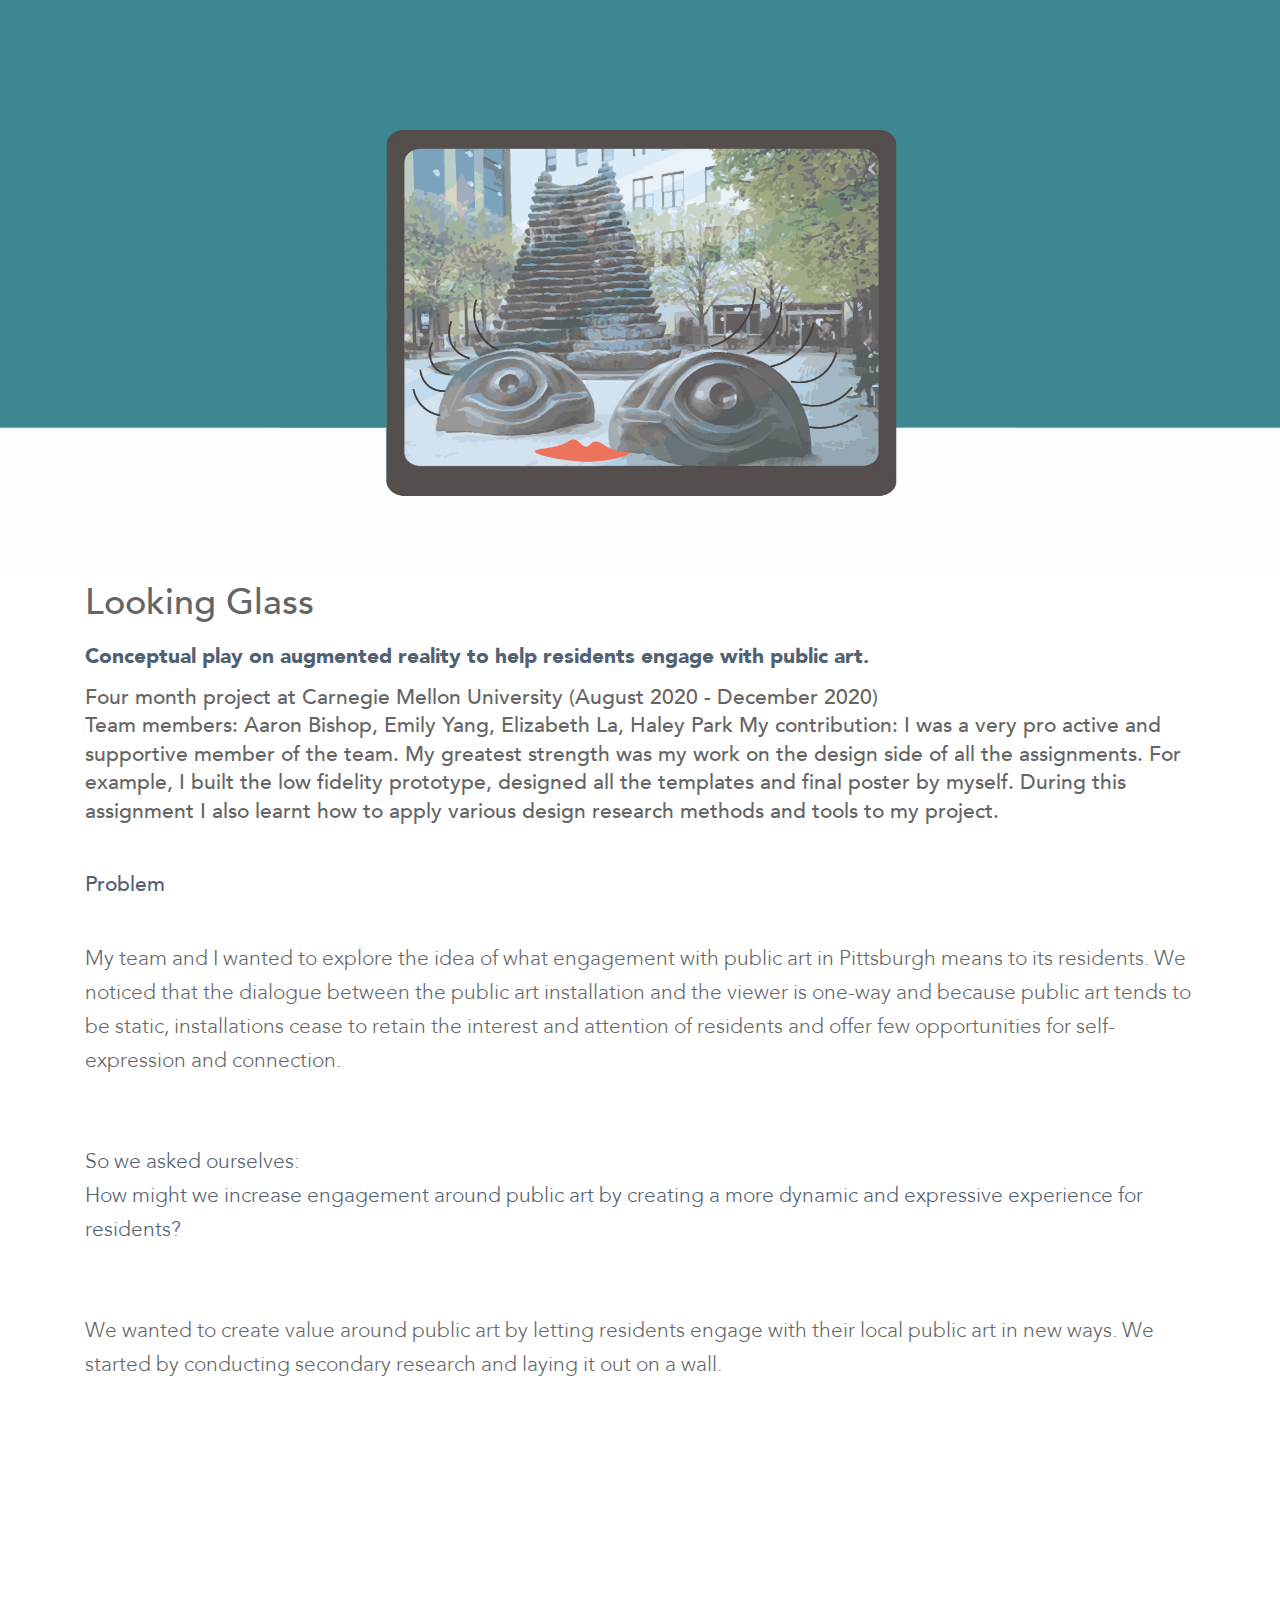
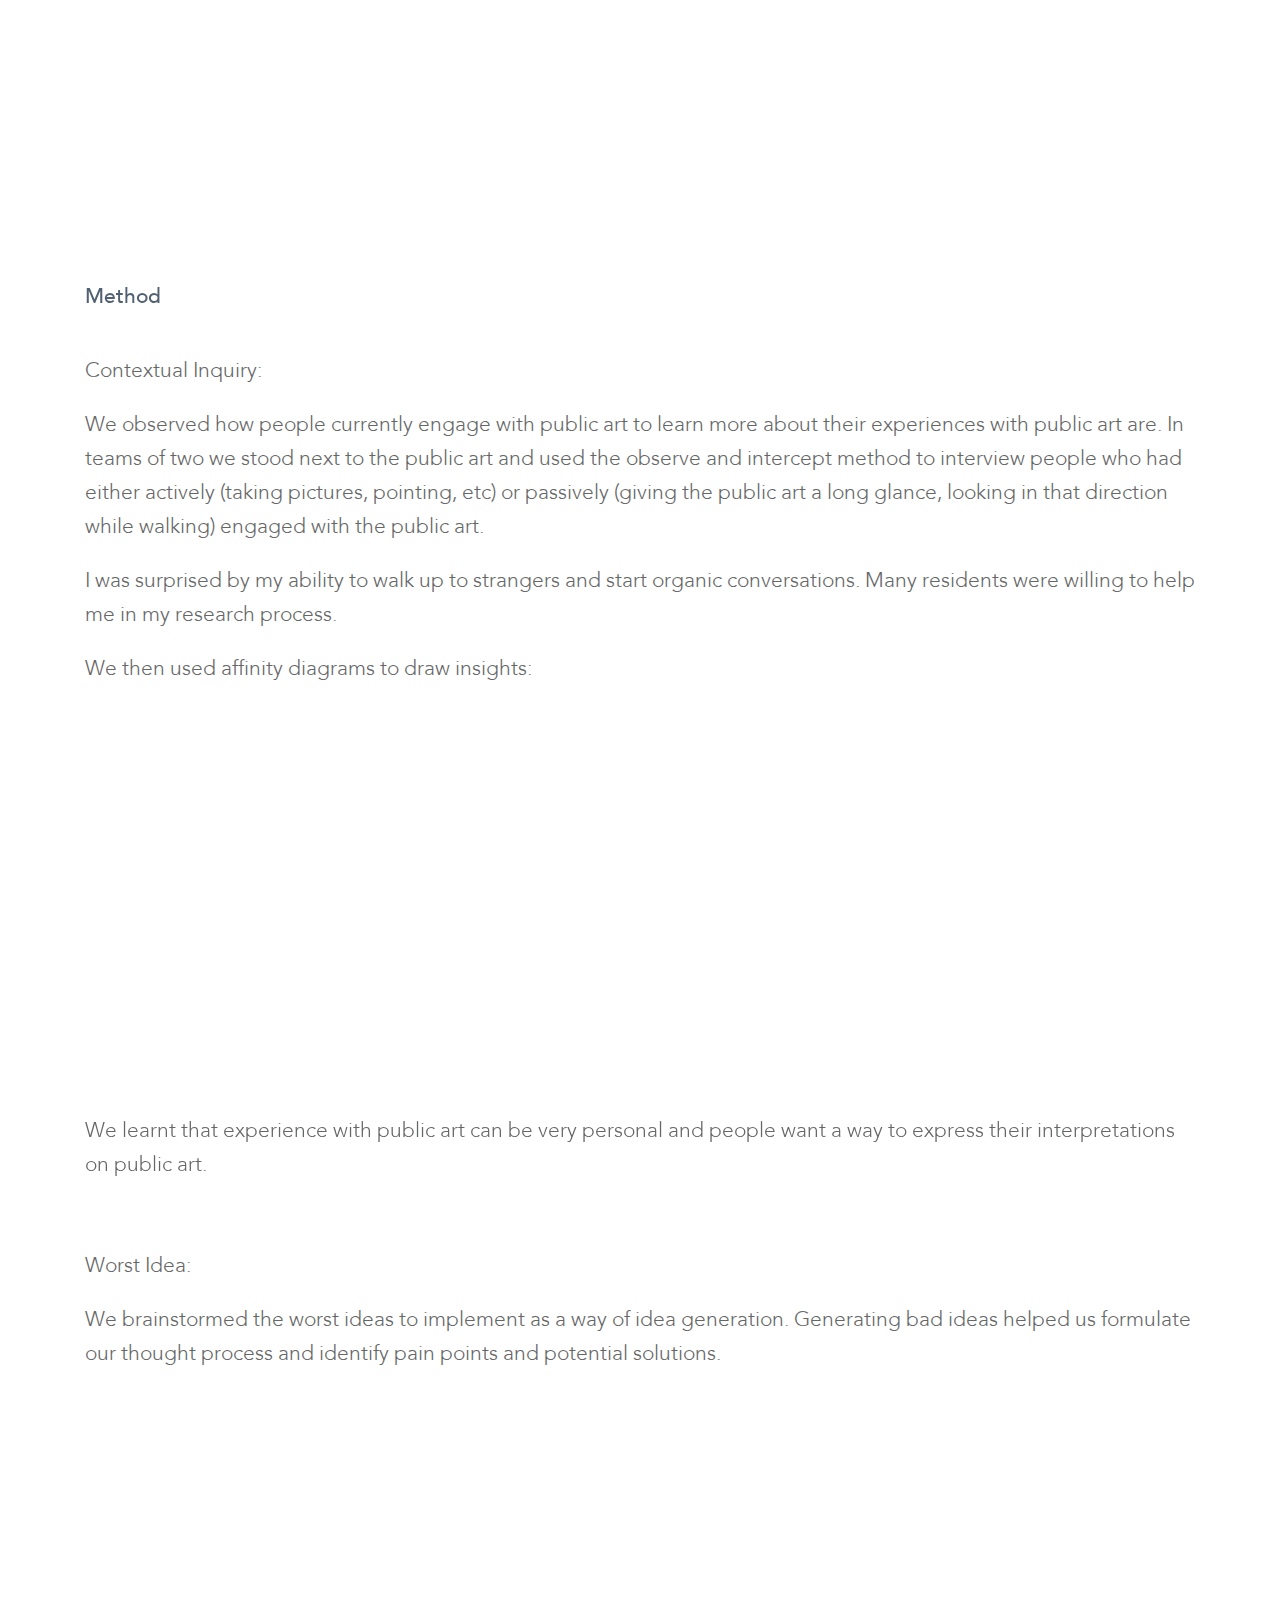
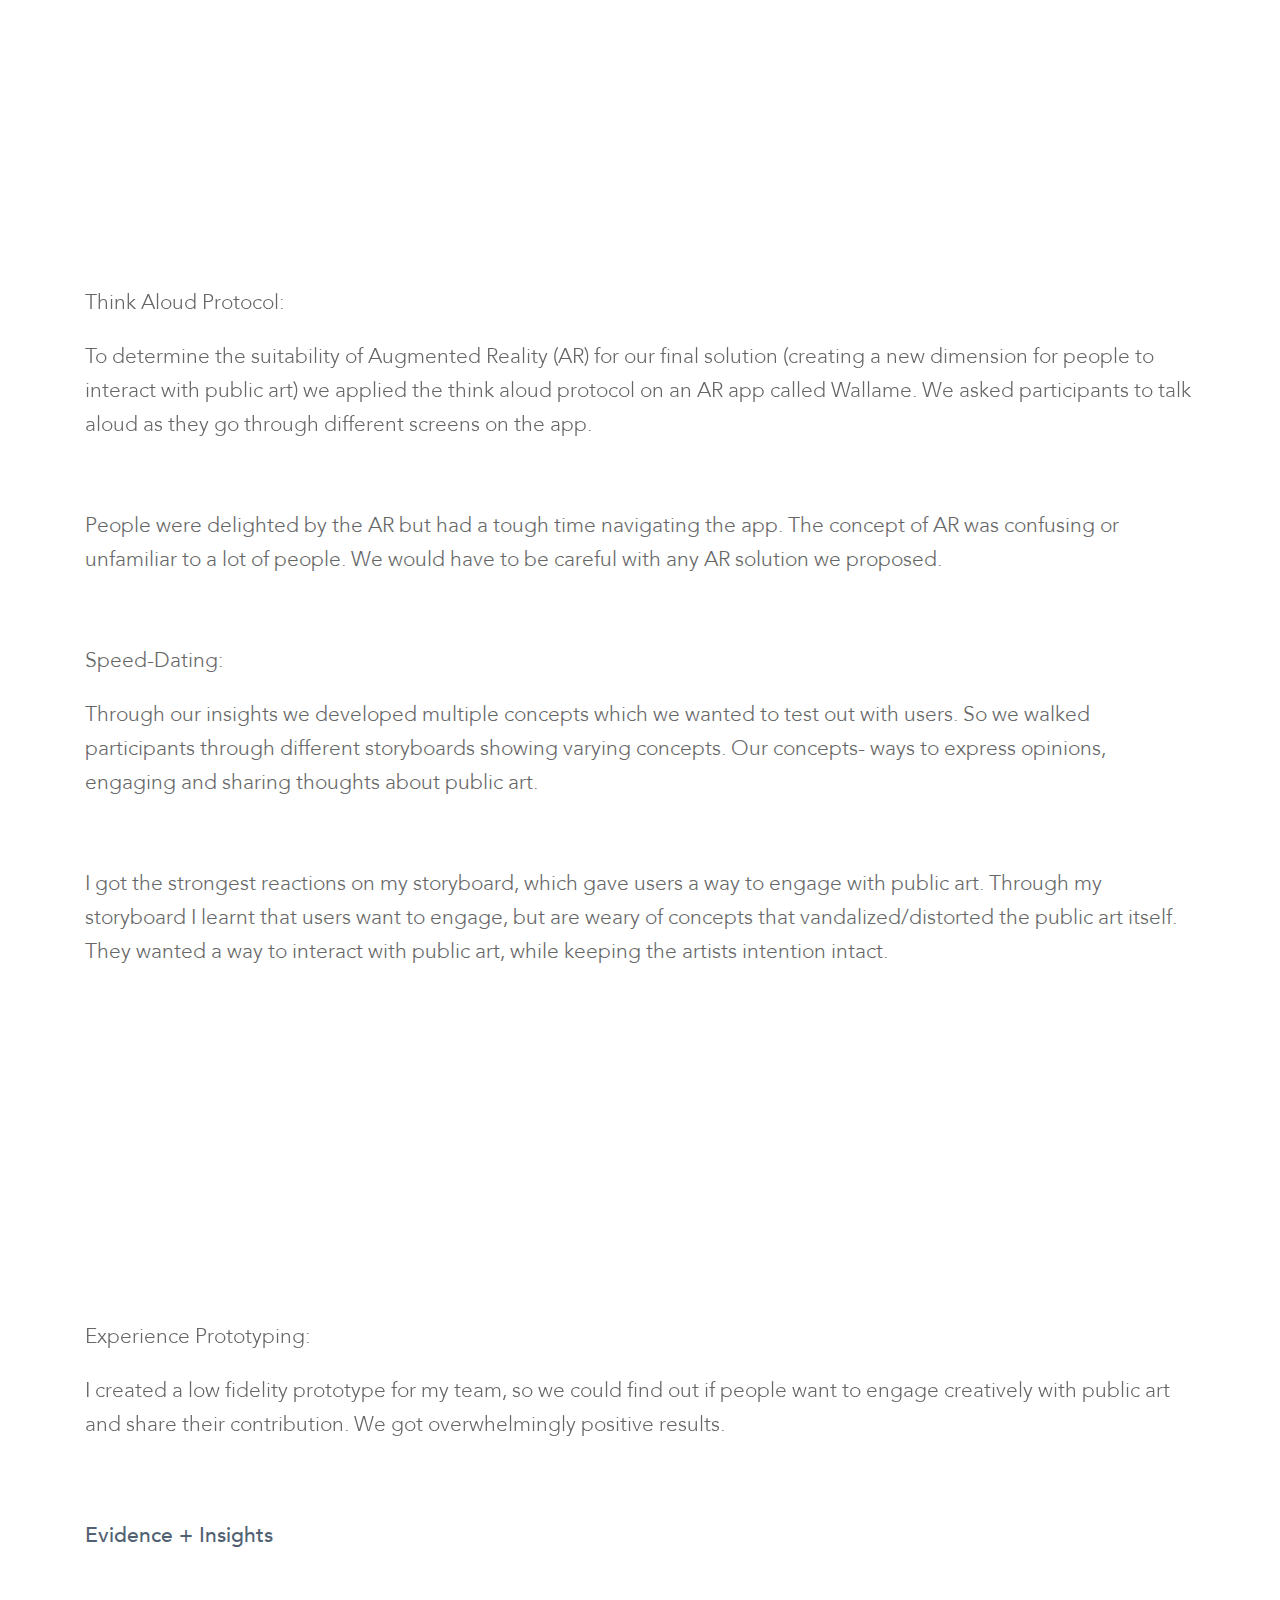
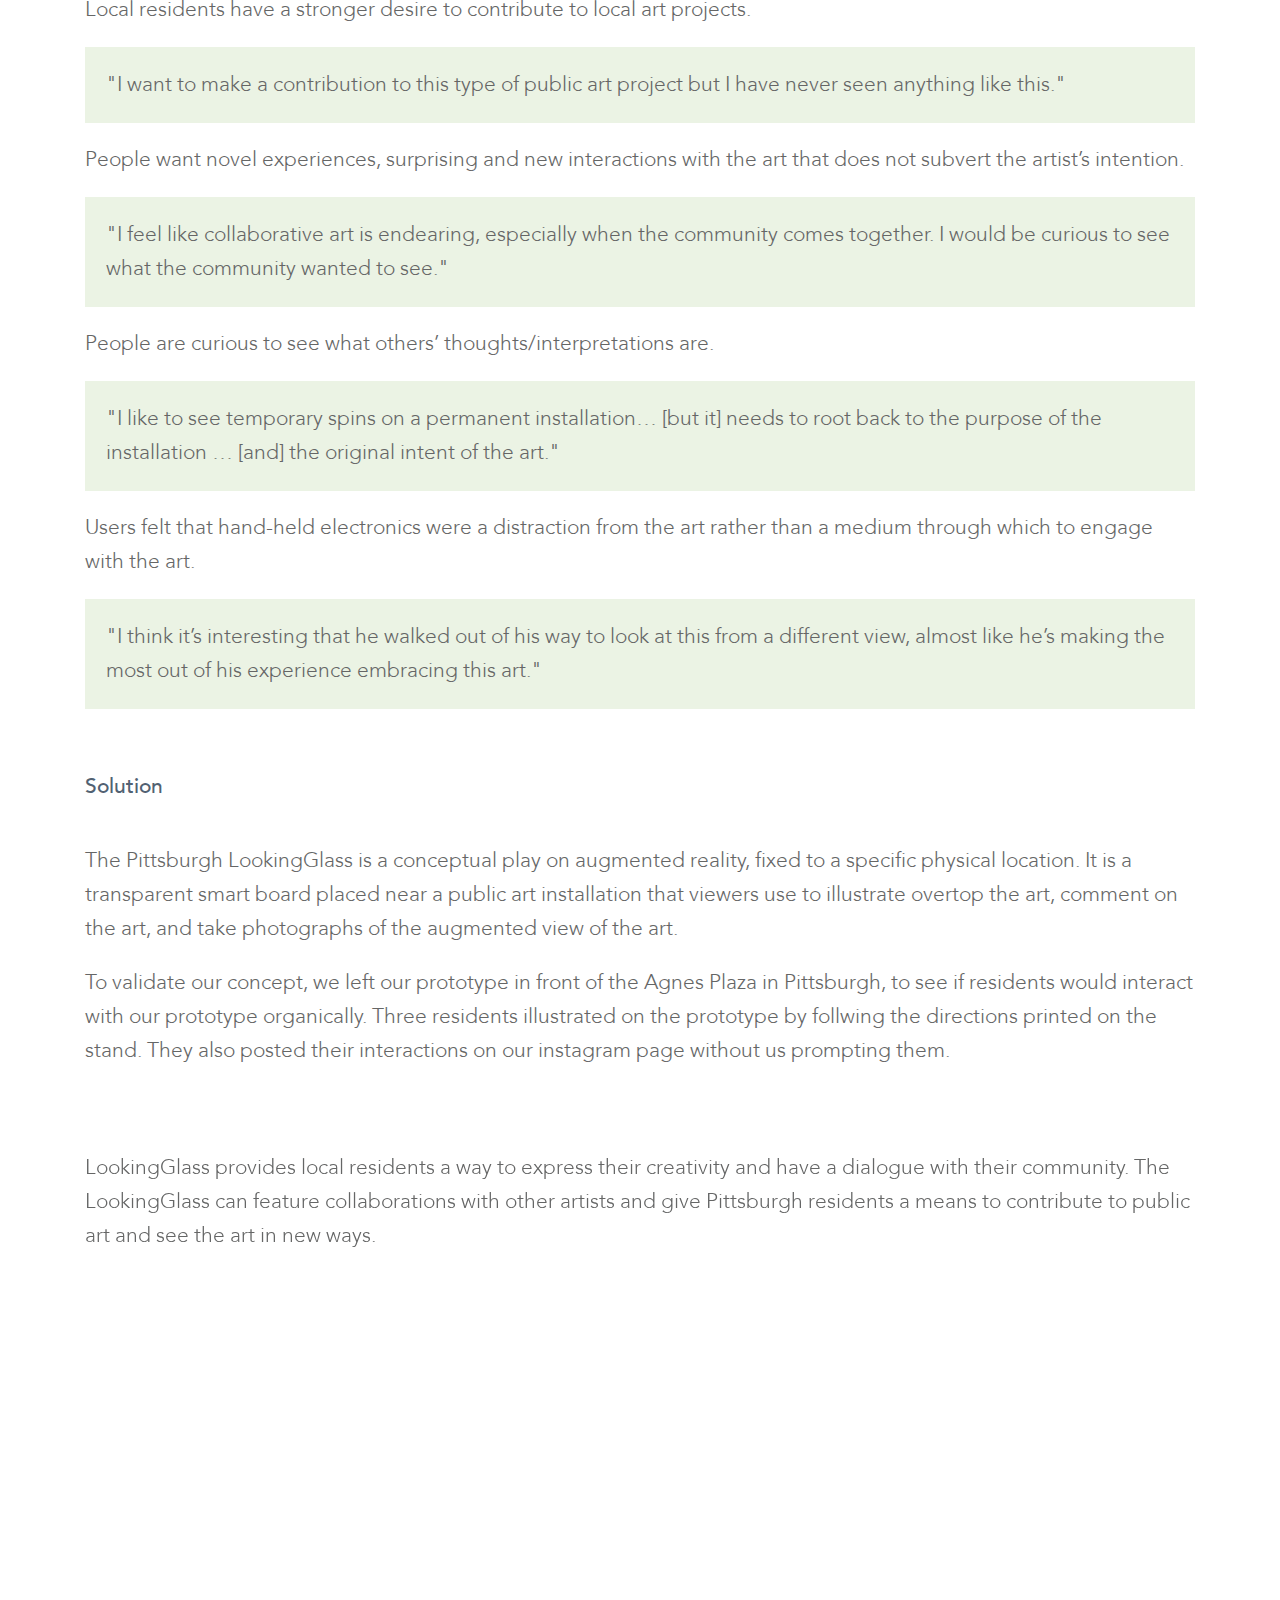
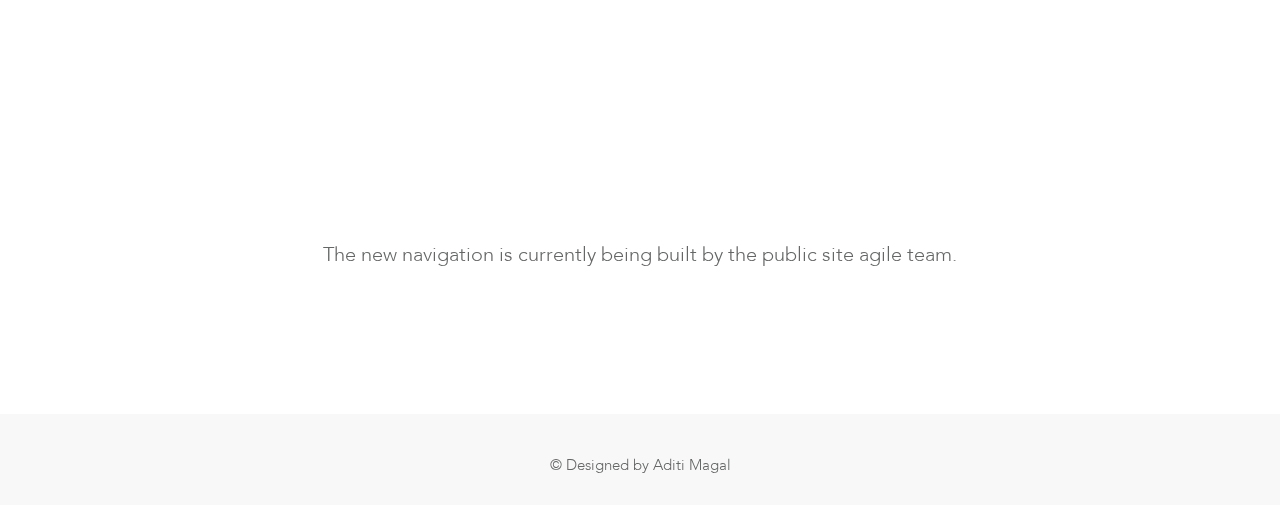
==== commit f6ada8a5: "Add files via upload" ====
--- a/LookingGlass.html
+++ b/LookingGlass.html
@@ -344,9 +344,16 @@
                         <div class="col-md-12">
                             <div class="text-box">
                             	<p>The Pittsburgh LookingGlass is a conceptual play on augmented reality, fixed to a specific physical location. It is a transparent smart board placed near a public art installation that viewers use to illustrate overtop the art, comment on the art, and take photographs of the augmented view of the art. </p>
-                            </div>
-                        </div>
-                    </div>
+                            	<p>To validate our concept, we left our prototype in front of the Agnes Plaza in Pittsburgh, to see if residents would interact with our prototype organically. Three residents illustrated on the prototype by follwing the directions printed on the stand. They also posted their interactions on our instagram page without us prompting them.</p>
+                            </div>
+                        </div>
+                    </div>
+                </div>
+            </section>
+
+            <section class="portfolio-transform-sec">
+                <div class="image-holder">
+                    <img class="img-fluid" src="img/LookingGlass/Insta.jpg" alt="Labeling existing pages on Ameriprise screen" / data-aos="fade-up">
                 </div>
             </section>
 
